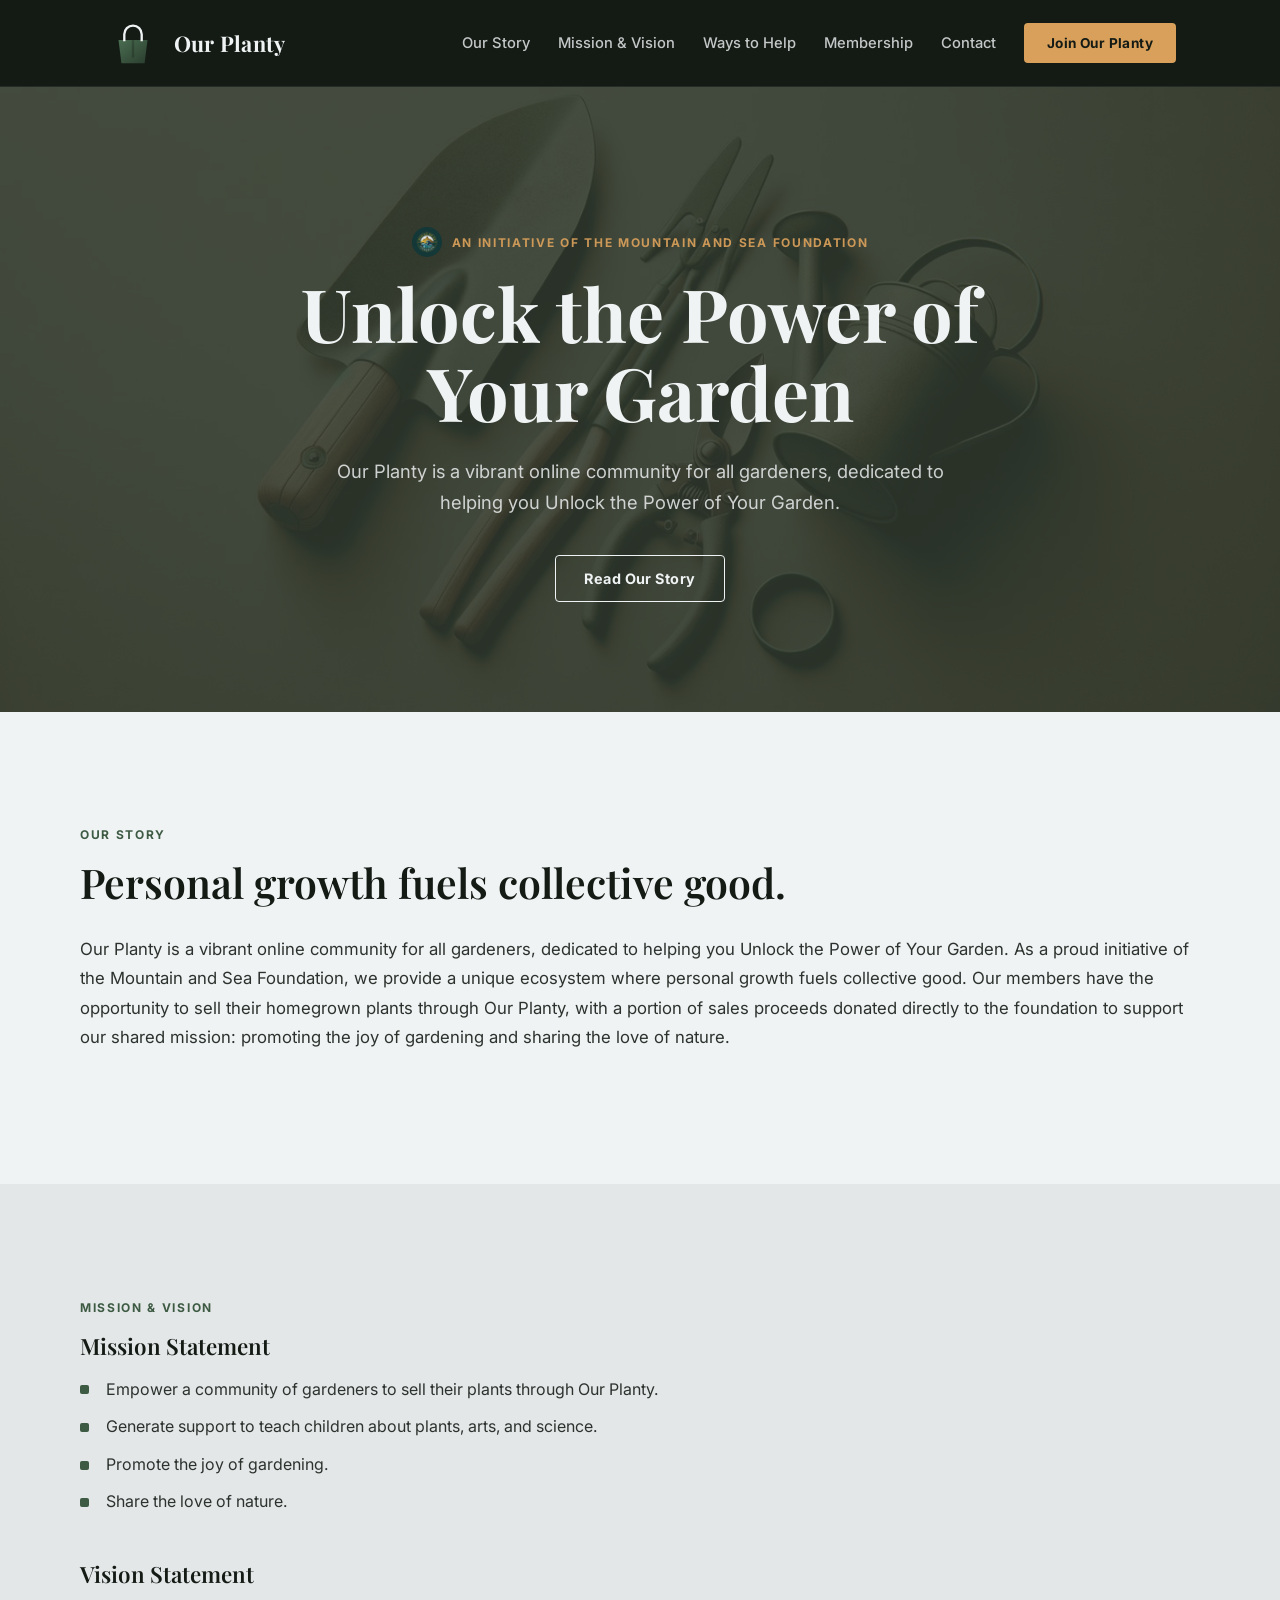
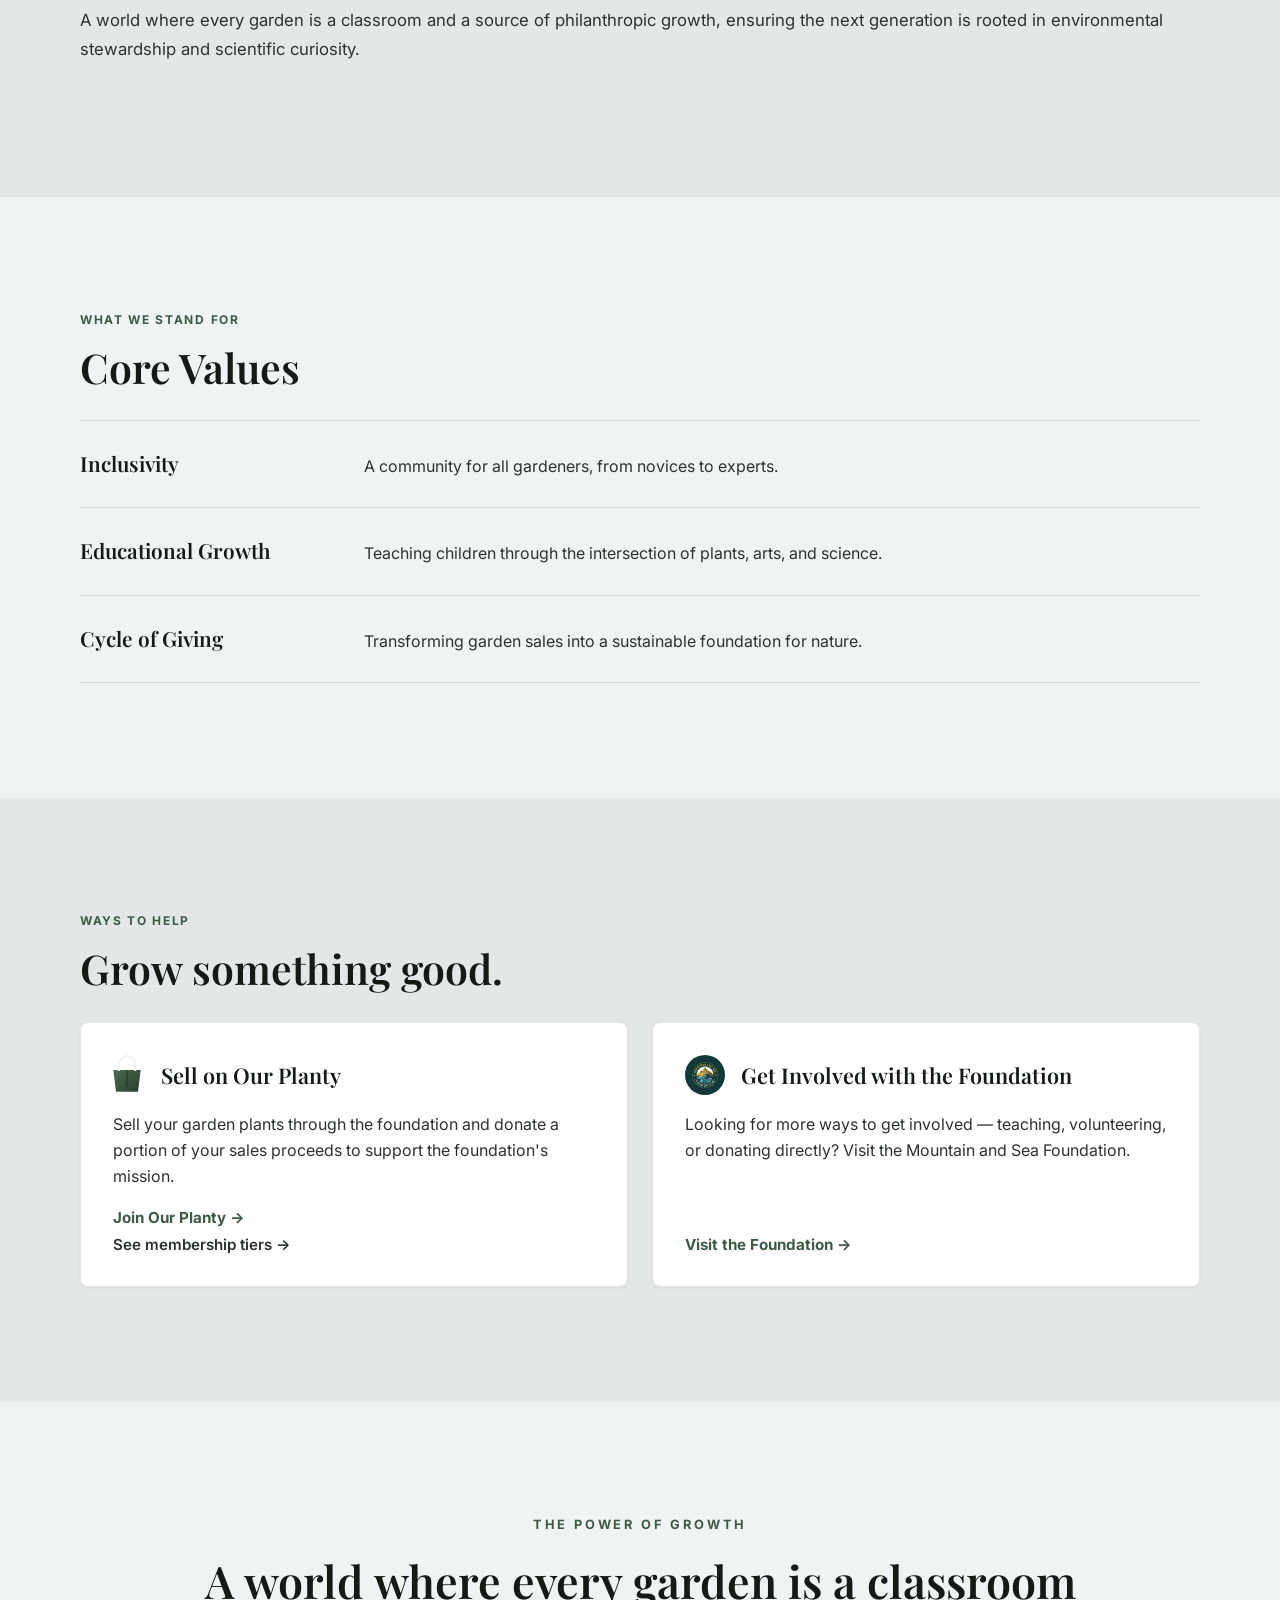
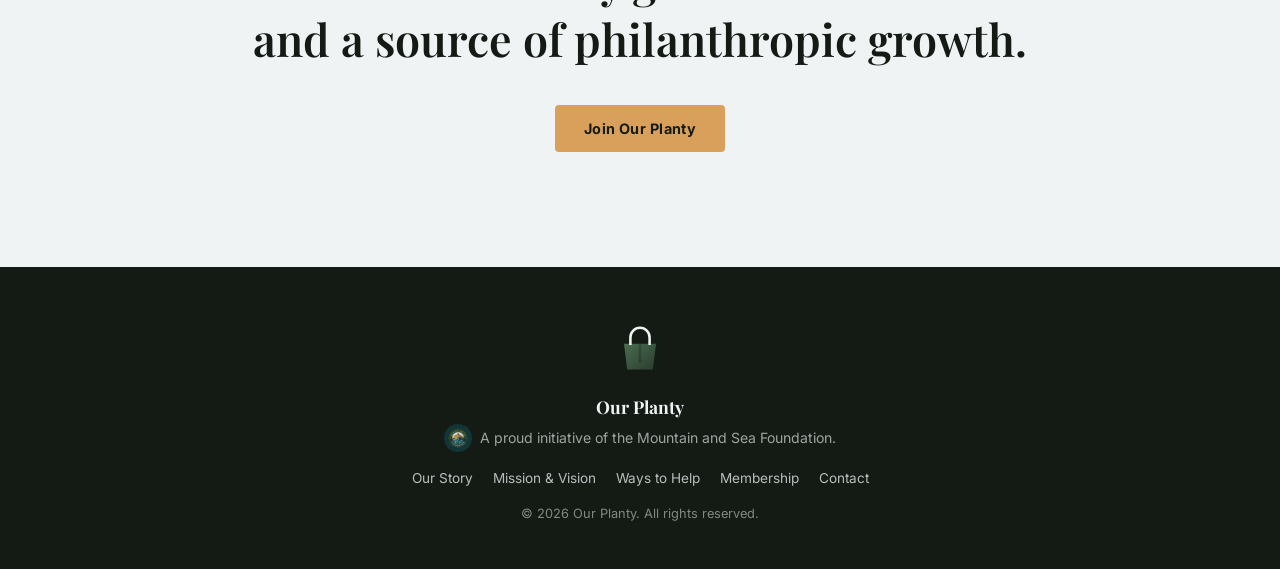
==== index.html @ f14eb647 "Add files via upload" ====
<!DOCTYPE html>
<html lang="en">
<head>
<meta charset="UTF-8">
<meta name="viewport" content="width=device-width, initial-scale=1.0">
<title>Our Planty — Unlock the Power of Your Garden</title>
<meta name="description" content="Our Planty is a community of gardeners who sell what they grow — with proceeds supporting the Mountain and Sea Foundation's gardening and education programs.">
<link rel="icon" type="image/svg+xml" href="assets/favicon.svg">
<link rel="icon" type="image/png" href="assets/favicon.png">
<link rel="preconnect" href="https://fonts.googleapis.com">
<link rel="preconnect" href="https://fonts.gstatic.com" crossorigin>
<link href="https://fonts.googleapis.com/css2?family=Playfair+Display:ital,wght@0,500;0,600;0,700;0,800;1,500;1,600&family=Inter:wght@400;500;600;700;800&display=swap" rel="stylesheet">
<link rel="stylesheet" href="style.css">
</head>
<body>

<a class="skip-link" href="#story">Skip to content</a>

<header class="nav">
  <div class="nav-inner">
    <a href="https://ourplanty.com" class="nav-brand">
      <svg class="nav-logo" viewBox="0 0 100 100" fill="none" xmlns="http://www.w3.org/2000/svg" role="img" aria-label="Our Planty">
        <defs>
          <linearGradient id="leafGrad-nav" x1="0%" y1="0%" x2="100%" y2="100%">
            <stop offset="0%" stop-color="#4a6d51" />
            <stop offset="100%" stop-color="#2a3d2e" />
          </linearGradient>
        </defs>
        <path d="M25 45L30 85H70L75 45H25Z" fill="url(#leafGrad-nav)" />
        <path d="M35 45V35C35 26.7157 41.7157 20 50 20C58.2843 20 65 26.7157 65 35V45" stroke="#F0F3F4" stroke-width="4" stroke-linecap="square"/>
        <rect x="48" y="45" width="4" height="30" fill="#141B15" opacity="0.3"/>
      </svg>
      <span class="nav-wordmark">Our Planty</span>
    </a>
    <nav class="nav-links" aria-label="Primary">
      <a href="#story">Our Story</a>
      <a href="#mission">Mission &amp; Vision</a>
      <a href="#help">Ways to Help</a>
      <a href="membership.html">Membership</a>
      <a href="contact.html">Contact</a>
    </nav>
    <a href="https://icosahedron-marlin-eale.squarespace.com/our-planty" class="btn btn-brass nav-cta">Join Our Planty</a>
    <button class="nav-toggle" aria-label="Open menu" aria-expanded="false" aria-controls="mobile-menu">
      <span></span><span></span><span></span>
    </button>
  </div>
  <nav id="mobile-menu" class="mobile-menu" aria-label="Mobile">
    <a href="#story">Our Story</a>
    <a href="#mission">Mission &amp; Vision</a>
    <a href="#help">Ways to Help</a>
    <a href="membership.html">Membership</a>
    <a href="contact.html">Contact</a>
    <a href="https://icosahedron-marlin-eale.squarespace.com/our-planty" class="btn btn-brass">Join Our Planty</a>
  </nav>
</header>

<main>

  <section class="hero">
    <img src="assets/GardenTools.png" alt="" aria-hidden="true" class="hero-bg-img" loading="eager">
    <div class="hero-inner">
      <a href="https://mountainandseafoundation.org" class="hero-credit" target="_blank" rel="noopener">
        <img src="assets/mountain-and-sea-logo.png" alt="Mountain and Sea Foundation" class="hero-credit-logo">
        <span class="eyebrow eyebrow-light">An initiative of the Mountain and Sea Foundation</span>
      </a>
      <h1 class="hero-headline">Unlock the Power of Your Garden</h1>
      <p class="hero-sub">Our Planty is a vibrant online community for all gardeners, dedicated to helping you Unlock the Power of Your Garden.</p>
      <div class="hero-actions">
        <a href="#story" class="btn btn-ghost">Read Our Story</a>
      </div>
    </div>
  </section>

  <section class="section section-light" id="story">
    <p class="eyebrow">Our Story</p>
    <h2 class="section-heading">Personal growth fuels collective good.</h2>
    <p class="body-text">Our Planty is a vibrant online community for all gardeners, dedicated to helping you Unlock the Power of Your Garden. As a proud initiative of the Mountain and Sea Foundation, we provide a unique ecosystem where personal growth fuels collective good. Our members have the opportunity to sell their homegrown plants through Our Planty, with a portion of sales proceeds donated directly to the foundation to support our shared mission: promoting the joy of gardening and sharing the love of nature.</p>
  </section>

  <section class="section section-tint" id="mission">
    <p class="eyebrow">Mission &amp; Vision</p>
    <div class="mv-flow">
      <div class="mv-block">
        <h3>Mission Statement</h3>
        <ul class="bullet-list">
          <li>Empower a community of gardeners to sell their plants through Our Planty.</li>
          <li>Generate support to teach children about plants, arts, and science.</li>
          <li>Promote the joy of gardening.</li>
          <li>Share the love of nature.</li>
        </ul>
      </div>
      <div class="mv-block">
        <h3>Vision Statement</h3>
        <p class="body-text">A world where every garden is a classroom and a source of philanthropic growth, ensuring the next generation is rooted in environmental stewardship and scientific curiosity.</p>
      </div>
    </div>
  </section>

  <section class="section section-light" id="values">
    <p class="eyebrow">What We Stand For</p>
    <h2 class="section-heading">Core Values</h2>
    <div class="values-flow">
      <article class="value-block">
        <h3>Inclusivity</h3>
        <p>A community for all gardeners, from novices to experts.</p>
      </article>
      <article class="value-block">
        <h3>Educational Growth</h3>
        <p>Teaching children through the intersection of plants, arts, and science.</p>
      </article>
      <article class="value-block">
        <h3>Cycle of Giving</h3>
        <p>Transforming garden sales into a sustainable foundation for nature.</p>
      </article>
    </div>
  </section>

  <section class="section section-tint" id="help">
    <p class="eyebrow">Ways to Help</p>
    <h2 class="section-heading">Grow something good.</h2>
    <div class="help-grid">
      <article class="help-card">
        <div class="help-card-head">
          <a href="https://icosahedron-marlin-eale.squarespace.com/our-planty" aria-label="Our Planty" class="icon-chip">
            <svg class="planty-mark" viewBox="21 16 58 73" fill="none" xmlns="http://www.w3.org/2000/svg" aria-hidden="true">
              <defs>
                <linearGradient id="leafGrad-help" x1="0%" y1="0%" x2="100%" y2="100%">
                  <stop offset="0%" stop-color="#4a6d51" />
                  <stop offset="100%" stop-color="#2a3d2e" />
                </linearGradient>
              </defs>
              <path d="M25 45L30 85H70L75 45H25Z" fill="url(#leafGrad-help)" />
              <path d="M35 45V35C35 26.7157 41.7157 20 50 20C58.2843 20 65 26.7157 65 35V45" stroke="#F0F3F4" stroke-width="4" stroke-linecap="square"/>
              <rect x="48" y="45" width="4" height="30" fill="#141B15" opacity="0.3"/>
            </svg>
          </a>
          <h3>Sell on Our Planty</h3>
        </div>
        <p>Sell your garden plants through the foundation and donate a portion of your sales proceeds to support the foundation's mission.</p>
        <a href="https://icosahedron-marlin-eale.squarespace.com/our-planty" class="support-link">Join Our Planty &rarr;</a>
        <a href="membership.html" class="support-link support-link-secondary">See membership tiers &rarr;</a>
      </article>
      <article class="help-card">
        <div class="help-card-head">
          <a href="https://mountainandseafoundation.org" target="_blank" rel="noopener" aria-label="Mountain and Sea Foundation">
            <img src="assets/mountain-and-sea-logo.png" alt="Mountain and Sea Foundation" class="help-card-logo">
          </a>
          <h3>Get Involved with the Foundation</h3>
        </div>
        <p>Looking for more ways to get involved — teaching, volunteering, or donating directly? Visit the Mountain and Sea Foundation.</p>
        <a href="https://mountainandseafoundation.org" class="support-link" target="_blank" rel="noopener">Visit the Foundation &rarr;</a>
      </article>
    </div>
  </section>

  <section class="closing">
    <p class="closing-tagline">The Power of Growth</p>
    <h2 class="closing-heading">A world where every garden is a classroom and a source of philanthropic growth.</h2>
    <div class="hero-actions">
      <a href="https://icosahedron-marlin-eale.squarespace.com/our-planty" class="btn btn-brass">Join Our Planty</a>
    </div>
  </section>

</main>

<footer class="footer">
  <a href="https://ourplanty.com" aria-label="Our Planty" class="footer-logo-link">
    <svg class="footer-logo" viewBox="0 0 100 100" fill="none" xmlns="http://www.w3.org/2000/svg" role="img" aria-label="Our Planty">
      <defs>
        <linearGradient id="leafGrad-footer" x1="0%" y1="0%" x2="100%" y2="100%">
          <stop offset="0%" stop-color="#4a6d51" />
          <stop offset="100%" stop-color="#2a3d2e" />
        </linearGradient>
      </defs>
      <path d="M25 45L30 85H70L75 45H25Z" fill="url(#leafGrad-footer)" />
      <path d="M35 45V35C35 26.7157 41.7157 20 50 20C58.2843 20 65 26.7157 65 35V45" stroke="#F0F3F4" stroke-width="4" stroke-linecap="square"/>
      <rect x="48" y="45" width="4" height="30" fill="#141B15" opacity="0.3"/>
    </svg>
  </a>
  <p class="footer-wordmark">Our Planty</p>
  <a href="https://mountainandseafoundation.org" class="footer-credit" target="_blank" rel="noopener">
    <img src="assets/mountain-and-sea-logo.png" alt="Mountain and Sea Foundation" class="footer-credit-logo">
    <span class="footer-sub">A proud initiative of the Mountain and Sea Foundation.</span>
  </a>
  <nav class="footer-links" aria-label="Footer">
    <a href="index.html#story">Our Story</a>
    <a href="index.html#mission">Mission &amp; Vision</a>
    <a href="index.html#help">Ways to Help</a>
    <a href="membership.html">Membership</a>
    <a href="contact.html">Contact</a>
  </nav>
  <p class="footer-copy">&copy; <span id="year"></span> Our Planty. All rights reserved.</p>
</footer>

<script src="script.js"></script>
</body>
</html>
---- style.css ----
/* ============================================================
   Our Planty — design tokens
   Sampled + confirmed from the brand's own logo file & guide:
   --deep-forest  #141B15  near-black, footer / closing section
   --tool-steel   #2C332E  dark neutral, nav / alt-dark sections
   --growth-green #3D5A43  primary green accent
   --brass-orange #D9A05B  warm accent, CTAs (pair with dark text — fails 4.5:1 with white)
   --cloud-white  #F0F3F4  light backgrounds / off-white text on dark
   ============================================================ */

:root{
  --deep-forest:#141B15;
  --tool-steel:#2C332E;
  --growth-green:#3D5A43;
  --growth-green-light:#527a5a;
  --brass-orange:#D9A05B;
  --brass-orange-dark:#c98f45;
  --cloud-white:#F0F3F4;
  --off-white-tint:#E4E7E8;
  /* sampled from the garden-tools photo's background tone */
  --picture-bg:#333B30;

  --font-display:'Playfair Display', Georgia, serif;
  --font-body:'Inter', -apple-system, BlinkMacSystemFont, sans-serif;

  --max-width:1120px;
  --section-pad:clamp(64px, 9vw, 120px);
}

*, *::before, *::after{ box-sizing:border-box; }

html{ scroll-behavior:smooth; }

body{
  margin:0;
  font-family:var(--font-body);
  color:var(--tool-steel);
  background:var(--cloud-white);
  -webkit-font-smoothing:antialiased;
}

img{ max-width:100%; display:block; }

a{ color:inherit; }

.skip-link{
  position:absolute; left:-999px; top:0;
  background:var(--brass-orange); color:var(--deep-forest);
  padding:12px 20px; z-index:200; font-weight:700;
}
.skip-link:focus{ left:12px; top:12px; }

:focus-visible{
  outline:3px solid var(--brass-orange);
  outline-offset:3px;
}

/* ---------- shared type ---------- */

.eyebrow{
  font-family:var(--font-body);
  font-size:0.75rem;
  font-weight:700;
  letter-spacing:0.14em;
  text-transform:uppercase;
  color:var(--growth-green);
  margin:0 0 16px;
}
.eyebrow-light{ color:var(--brass-orange); }

.hero-credit{
  display:inline-flex;
  align-items:center;
  gap:10px;
  text-decoration:none;
  margin-bottom:16px;
  opacity:0.92;
  transition:opacity 0.15s ease;
}
.hero-credit:hover{ opacity:1; }
.hero-credit .eyebrow{ margin-bottom:0; }
.hero-credit-logo{
  width:30px;
  height:30px;
  border-radius:50%;
  flex-shrink:0;
}

.section-heading{
  font-family:var(--font-display);
  font-weight:600;
  font-size:clamp(1.8rem, 3.2vw, 2.6rem);
  line-height:1.2;
  margin:0 0 28px;
  max-width:22ch;
  color:var(--deep-forest);
}

.body-text{
  font-size:1.05rem;
  line-height:1.75;
  max-width:68ch;
  color:var(--tool-steel);
}

/* ---------- buttons ---------- */

.btn{
  display:inline-flex;
  align-items:center;
  justify-content:center;
  padding:14px 28px;
  border-radius:4px;
  font-family:var(--font-body);
  font-weight:700;
  font-size:0.9rem;
  letter-spacing:0.03em;
  text-decoration:none;
  border:1px solid transparent;
  cursor:pointer;
  transition:transform 0.18s ease, filter 0.18s ease, background 0.18s ease;
}
.btn:hover{ transform:translateY(-2px); }

.btn-brass{
  background:var(--brass-orange);
  color:var(--deep-forest);
}
.btn-brass:hover{ background:var(--brass-orange-dark); }

.btn-ghost{
  background:transparent;
  border-color:currentColor;
  color:inherit;
}
.btn-ghost:hover{ background:rgba(240,243,244,0.08); }

/* ---------- nav ---------- */

.nav{
  position:sticky;
  top:0;
  z-index:100;
  background:var(--deep-forest);
  border-bottom:1px solid rgba(240,243,244,0.08);
}

.nav-inner{
  max-width:var(--max-width);
  margin:0 auto;
  padding:14px 24px;
  display:flex;
  align-items:center;
  gap:28px;
}

.nav-brand{
  display:flex;
  align-items:center;
  gap:12px;
  text-decoration:none;
  margin-right:auto;
}

.nav-logo{
  width:58px;
  height:58px;
  flex-shrink:0;
}

.nav-wordmark{
  font-family:var(--font-display);
  font-weight:700;
  font-size:1.35rem;
  color:var(--cloud-white);
  letter-spacing:0.01em;
}

.nav-links{
  display:flex;
  gap:28px;
}

.nav-links a{
  color:var(--cloud-white);
  opacity:0.8;
  text-decoration:none;
  font-size:0.92rem;
  font-weight:500;
  transition:opacity 0.15s ease;
}
.nav-links a:hover{ opacity:1; }

.nav-cta{ padding:11px 22px; font-size:0.85rem; }

.nav-toggle{
  display:none;
  flex-direction:column;
  justify-content:center;
  gap:5px;
  width:38px;
  height:38px;
  background:none;
  border:none;
  cursor:pointer;
}
.nav-toggle span{
  display:block;
  width:100%;
  height:2px;
  background:var(--cloud-white);
}

.mobile-menu{
  display:none;
  flex-direction:column;
  gap:2px;
  background:var(--deep-forest);
  padding:0 24px 20px;
}
.mobile-menu a{
  color:var(--cloud-white);
  text-decoration:none;
  padding:12px 0;
  border-top:1px solid rgba(240,243,244,0.08);
}
.mobile-menu .btn{ margin-top:14px; width:100%; }
.mobile-menu.open{ display:flex; }

@media (max-width:820px){
  .nav-links{ display:none; }
  .nav-cta{ display:none; }
  .nav-toggle{ display:flex; }
}

/* ---------- hero ---------- */

.hero{
  position:relative;
  background-color:var(--picture-bg);
  color:var(--cloud-white);
  overflow:hidden;
  padding:clamp(72px, 12vw, 140px) 24px clamp(64px, 9vw, 110px);
}

.hero-bg-img{
  position:absolute;
  inset:0;
  width:100%;
  height:100%;
  object-fit:cover;
  object-position:center;
  opacity:0.16;
  pointer-events:none;
  user-select:none;
}

.hero-inner{
  position:relative;
  z-index:1;
  max-width:760px;
  margin:0 auto;
  text-align:center;
}

.hero-headline{
  font-family:var(--font-display);
  font-weight:700;
  font-size:clamp(2.6rem, 6vw, 4.6rem);
  line-height:1.08;
  margin:0 0 24px;
  max-width:19ch;
  margin-left:auto;
  margin-right:auto;
}

.hero-sub{
  font-size:1.15rem;
  line-height:1.7;
  max-width:52ch;
  color:rgba(240,243,244,0.82);
  margin:0 auto 36px;
}

.hero-actions{
  display:flex;
  flex-wrap:wrap;
  justify-content:center;
  gap:16px;
}

/* ---------- sections ---------- */

.section{
  padding:var(--section-pad) 24px;
}
.section > *{
  max-width:var(--max-width);
  margin-left:auto;
  margin-right:auto;
}

.section-light{ background:var(--cloud-white); color:var(--tool-steel); }
.section-tint{ background:var(--off-white-tint); color:var(--tool-steel); }

/* mission & vision */

.mv-flow{
  display:flex;
  flex-direction:column;
  gap:44px;
  max-width:var(--max-width);
  margin:0 auto;
}

.mv-block h3{
  font-family:var(--font-display);
  font-weight:600;
  font-size:1.4rem;
  color:var(--deep-forest);
  margin:0 0 16px;
}
.mv-block .body-text{ max-width:none; }

.bullet-list{
  margin:0;
  padding:0;
  list-style:none;
  display:flex;
  flex-direction:column;
  gap:12px;
}
.bullet-list li{
  position:relative;
  padding-left:26px;
  line-height:1.6;
  color:var(--tool-steel);
}
.bullet-list li::before{
  content:"";
  position:absolute;
  left:0;
  top:0.55em;
  width:9px;
  height:9px;
  background:var(--growth-green);
  border-radius:2px;
}

/* core values */

.values-flow{
  display:flex;
  flex-direction:column;
  max-width:var(--max-width);
  margin:0 auto;
  border-top:1px solid rgba(44,51,46,0.14);
}
.value-block{
  padding:28px 0;
  border-bottom:1px solid rgba(44,51,46,0.14);
  display:grid;
  grid-template-columns:minmax(160px, 260px) 1fr;
  gap:24px;
  align-items:baseline;
}
.value-block h3{
  font-family:var(--font-display);
  font-weight:600;
  font-size:1.3rem;
  margin:0;
  color:var(--deep-forest);
}
.value-block p{
  margin:0;
  color:var(--tool-steel);
  line-height:1.65;
  max-width:52ch;
}

@media (max-width:640px){
  .value-block{ grid-template-columns:1fr; gap:8px; }
}

/* ways to help */

.help-grid{
  display:grid;
  grid-template-columns:1fr 1fr;
  gap:24px;
  max-width:var(--max-width);
  margin:0 auto;
}

.help-card{
  background:#FFFFFF;
  border:1px solid rgba(44,51,46,0.12);
  border-radius:8px;
  padding:32px;
  box-shadow:0 1px 3px rgba(20,27,21,0.06);
  display:flex;
  flex-direction:column;
}
.help-card-head{
  display:flex;
  align-items:center;
  gap:16px;
  margin-bottom:16px;
  min-height:40px;
}
.help-card-head > a{ flex-shrink:0; }
.planty-mark{ width:32px; height:40px; flex-shrink:0; transform:translate(-2px, -1px); }
.icon-chip{
  display:inline-flex;
  text-decoration:none;
  transition:transform 0.15s ease;
}
.icon-chip:hover{ transform:translateY(-2px); }
.help-card-logo{
  width:40px;
  height:40px;
  max-width:none;
  border-radius:50%;
  flex-shrink:0;
  object-fit:cover;
  transition:transform 0.15s ease;
}
.help-card-head a:hover .help-card-logo{ transform:translateY(-2px); }
.help-card-head h3{
  font-family:var(--font-display);
  font-weight:600;
  font-size:1.35rem;
  margin:0;
  color:var(--deep-forest);
}
.help-card p{
  color:var(--tool-steel);
  line-height:1.65;
  margin:0 0 18px;
  flex-grow:1;
}
.support-link{
  color:var(--growth-green);
  font-weight:700;
  text-decoration:none;
  font-size:0.95rem;
}
.support-link:hover{ text-decoration:underline; }
.support-link-secondary{
  display:block;
  margin-top:8px;
  color:var(--tool-steel);
  font-weight:600;
}

@media (max-width:760px){
  .help-grid{ grid-template-columns:1fr; }
}

/* closing */

.closing{
  background:var(--cloud-white);
  color:var(--tool-steel);
  text-align:center;
  padding:var(--section-pad) 24px;
}
.closing-tagline{
  font-size:0.8rem;
  font-weight:700;
  letter-spacing:0.22em;
  text-transform:uppercase;
  color:var(--growth-green);
  margin:0 0 20px;
}
.closing-heading{
  font-family:var(--font-display);
  font-weight:600;
  font-size:clamp(1.8rem, 3.6vw, 2.8rem);
  line-height:1.3;
  max-width:900px;
  margin:0 auto 36px;
  color:var(--deep-forest);
}
.closing .hero-actions{ justify-content:center; }
.closing-sub{
  max-width:60ch;
  margin:0 auto 32px;
  color:var(--tool-steel);
  font-size:1.05rem;
  line-height:1.65;
}

/* ---------- footer ---------- */

.footer{
  background:var(--deep-forest);
  color:rgba(240,243,244,0.7);
  text-align:center;
  padding:48px 24px;
}
.footer-logo-link{
  display:inline-flex;
  margin:0 auto 16px;
  transition:transform 0.15s ease;
}
.footer-logo-link:hover{ transform:translateY(-2px); }
.footer-logo{
  width:64px;
  height:64px;
}
.footer-wordmark{
  font-family:var(--font-display);
  font-weight:700;
  font-size:1.1rem;
  color:var(--cloud-white);
  margin:0 0 6px;
}
.footer-sub{
  font-size:0.88rem;
  margin:0;
}

.footer-credit{
  display:inline-flex;
  align-items:center;
  gap:8px;
  text-decoration:none;
  color:inherit;
  margin-bottom:18px;
  opacity:0.9;
  transition:opacity 0.15s ease;
}
.footer-credit:hover{ opacity:1; }
.footer-credit-logo{
  width:28px;
  height:28px;
  border-radius:50%;
  flex-shrink:0;
}
.footer-copy{
  font-size:0.8rem;
  margin:0;
  color:rgba(240,243,244,0.5);
}

.footer-links{
  display:flex;
  flex-wrap:wrap;
  justify-content:center;
  gap:8px 20px;
  margin:0 0 20px;
}
.footer-links a{
  color:rgba(240,243,244,0.75);
  text-decoration:none;
  font-size:0.85rem;
  transition:color 0.15s ease;
}
.footer-links a:hover{ color:var(--cloud-white); }
.footer-links a[aria-current="page"]{ color:var(--brass-orange); font-weight:600; }

/* ---------- contact page ---------- */

.contact-hero{ padding-bottom:clamp(56px, 8vw, 90px); }
.contact-headline{ max-width:20ch; }

.contact-grid{
  display:grid;
  grid-template-columns:1.3fr 1fr;
  gap:48px;
  max-width:var(--max-width);
  margin:0 auto;
  align-items:start;
}

@media (max-width:820px){
  .contact-grid{ grid-template-columns:1fr; gap:40px; }
}

.contact-form{
  display:flex;
  flex-direction:column;
  gap:20px;
  margin-top:8px;
  max-width:560px;
}

.form-row{
  display:flex;
  flex-direction:column;
  gap:8px;
}

.form-row label{
  font-size:0.85rem;
  font-weight:600;
  color:var(--tool-steel);
}

.form-row input,
.form-row textarea{
  font-family:var(--font-body);
  font-size:1rem;
  padding:12px 14px;
  border:1px solid rgba(44,51,46,0.25);
  border-radius:6px;
  background:#FFFFFF;
  color:var(--tool-steel);
  resize:vertical;
}

.form-row input:focus,
.form-row textarea:focus{
  outline:none;
  border-color:var(--growth-green);
  box-shadow:0 0 0 3px rgba(61,90,67,0.15);
}

.contact-form .btn{
  align-self:flex-start;
  border:none;
  cursor:pointer;
  font-family:var(--font-body);
}

.form-note{
  font-size:0.85rem;
  line-height:1.6;
  color:rgba(44,51,46,0.65);
  margin:0;
}
.form-note strong{ color:var(--growth-green); }
.form-note a{ color:var(--growth-green); font-weight:700; text-decoration:underline; }

.form-status{
  font-size:0.9rem;
  line-height:1.6;
  color:var(--deep-forest);
  background:var(--off-white-tint);
  border-left:3px solid var(--growth-green);
  padding:12px 14px;
  border-radius:4px;
  margin:0;
}
.form-status:empty{ display:none; }
.form-status a{ color:var(--growth-green); font-weight:700; }

.contact-info-card{
  background:#FFFFFF;
  border:1px solid rgba(44,51,46,0.12);
  border-radius:8px;
  padding:32px;
  box-shadow:0 1px 3px rgba(20,27,21,0.06);
}
.contact-info-card.highlight{
  animation:card-highlight 1.6s ease;
}
@keyframes card-highlight{
  0%{ box-shadow:0 0 0 3px rgba(61,90,67,0.45); }
  100%{ box-shadow:0 1px 3px rgba(20,27,21,0.06); }
}
.contact-info-card h3{
  font-family:var(--font-display);
  font-weight:600;
  font-size:1.5rem;
  margin:0 0 16px;
  color:var(--deep-forest);
  word-break:break-word;
}
.contact-info-text{
  color:var(--tool-steel);
  line-height:1.65;
  margin:0 0 24px;
}

.email-copy-row{
  display:flex;
  align-items:center;
  gap:10px;
  flex-wrap:wrap;
  margin-bottom:12px;
}

.email-display{
  font-family:var(--font-body);
  font-size:0.92rem;
  background:var(--off-white-tint);
  border:1px solid rgba(44,51,46,0.12);
  border-radius:6px;
  padding:10px 14px;
  color:var(--deep-forest);
  user-select:all;
  flex:1 1 auto;
  min-width:0;
  overflow-wrap:break-word;
}

.copy-btn{
  display:inline-flex;
  align-items:center;
  gap:6px;
  padding:10px 16px;
  border-radius:6px;
  border:1px solid var(--growth-green);
  background:transparent;
  color:var(--growth-green);
  font-family:var(--font-body);
  font-weight:700;
  font-size:0.85rem;
  cursor:pointer;
  transition:background 0.15s ease, color 0.15s ease;
  flex-shrink:0;
}
.copy-btn:hover{ background:var(--growth-green); color:var(--cloud-white); }
.copy-btn.copied{ background:var(--growth-green); color:var(--cloud-white); border-color:var(--growth-green); }
.copy-icon{ width:16px; height:16px; flex-shrink:0; }

.copy-feedback{
  min-height:1.2em;
  font-size:0.85rem;
  color:var(--growth-green);
  font-weight:600;
  margin:0 0 16px;
}

.mailto-fallback{ display:inline-block; }

/* ---------- membership page ---------- */

.membership-hero{ padding-bottom:clamp(56px, 8vw, 90px); }

.fee-callout{
  max-width:560px;
  margin:32px auto 0;
  background:#FFFFFF;
  border-radius:12px;
  padding:18px 26px;
  display:flex;
  align-items:center;
  justify-content:center;
  gap:14px;
  flex-wrap:wrap;
  text-align:left;
}
.fee-callout .fee-amount{
  font-family:var(--font-display);
  font-weight:700;
  font-size:1.6rem;
  color:#976b34;
  flex-shrink:0;
}
.fee-callout p{
  margin:0;
  color:var(--tool-steel);
  font-size:0.95rem;
  max-width:34ch;
}

.tiers-sub{ margin-bottom:44px; }

.tier-grid{
  display:grid;
  grid-template-columns:1fr;
  gap:20px;
  max-width:var(--max-width);
  margin:0 auto;
}

@media (min-width:640px){
  .tier-grid{ grid-template-columns:repeat(2, 1fr); }
}
@media (min-width:980px){
  .tier-grid{ grid-template-columns:repeat(4, 1fr); }
}

.tier-card{
  background:#FFFFFF;
  border:1px solid rgba(44,51,46,0.12);
  border-left:4px solid var(--tier-accent, var(--growth-green));
  border-radius:8px;
  padding:26px 24px;
  display:flex;
  flex-direction:column;
  gap:12px;
  box-shadow:0 1px 3px rgba(20,27,21,0.06);
}

.tier-card.tier-1{ --tier-accent:#A9BFAD; --tier-accent-text:#657368; }
.tier-card.tier-2{ --tier-accent:var(--growth-green-light); --tier-accent-text:var(--growth-green-light); }
.tier-card.tier-3{ --tier-accent:var(--growth-green); --tier-accent-text:var(--growth-green); }
.tier-card.tier-4{ --tier-accent:var(--brass-orange); --tier-accent-text:#8d683b; }

.tier-rank{
  font-size:0.75rem;
  letter-spacing:0.14em;
  text-transform:uppercase;
  font-weight:700;
  color:var(--tier-accent-text, var(--brass-orange-dark));
}

.tier-name{
  font-family:var(--font-display);
  font-weight:600;
  font-size:1.3rem;
  color:var(--deep-forest);
  margin:0;
}

.tier-requirement{
  font-size:0.92rem;
  color:var(--tool-steel);
  margin:0;
}
.tier-requirement strong{ color:var(--deep-forest); }

.tier-perks{
  list-style:none;
  margin:4px 0 0;
  padding:0;
  display:flex;
  flex-direction:column;
  gap:8px;
}
.tier-perks li{
  font-size:0.9rem;
  line-height:1.5;
  color:var(--tool-steel);
  padding-left:20px;
  position:relative;
}
.tier-perks li::before{
  content:"";
  position:absolute;
  left:0;
  top:0.5em;
  width:7px;
  height:7px;
  border-radius:50%;
  background:var(--tier-accent, var(--brass-orange));
}

.status-note{
  max-width:780px;
  margin:44px auto 0;
  background:var(--off-white-tint);
  border-radius:10px;
  padding:24px 26px;
  display:flex;
  gap:16px;
  align-items:flex-start;
}
.status-dot{
  width:10px;
  height:10px;
  border-radius:50%;
  background:var(--growth-green);
  margin-top:7px;
  flex-shrink:0;
}
.status-note p{
  margin:0;
  color:var(--tool-steel);
  font-size:0.94rem;
  line-height:1.6;
}
.status-note strong{ color:var(--deep-forest); }

/* ---------- reduced motion ---------- */

@media (prefers-reduced-motion: reduce){
  html{ scroll-behavior:auto; }
  .btn{ transition:none; }
  .contact-info-card.highlight{ animation:none; box-shadow:0 0 0 3px rgba(61,90,67,0.45); }
}
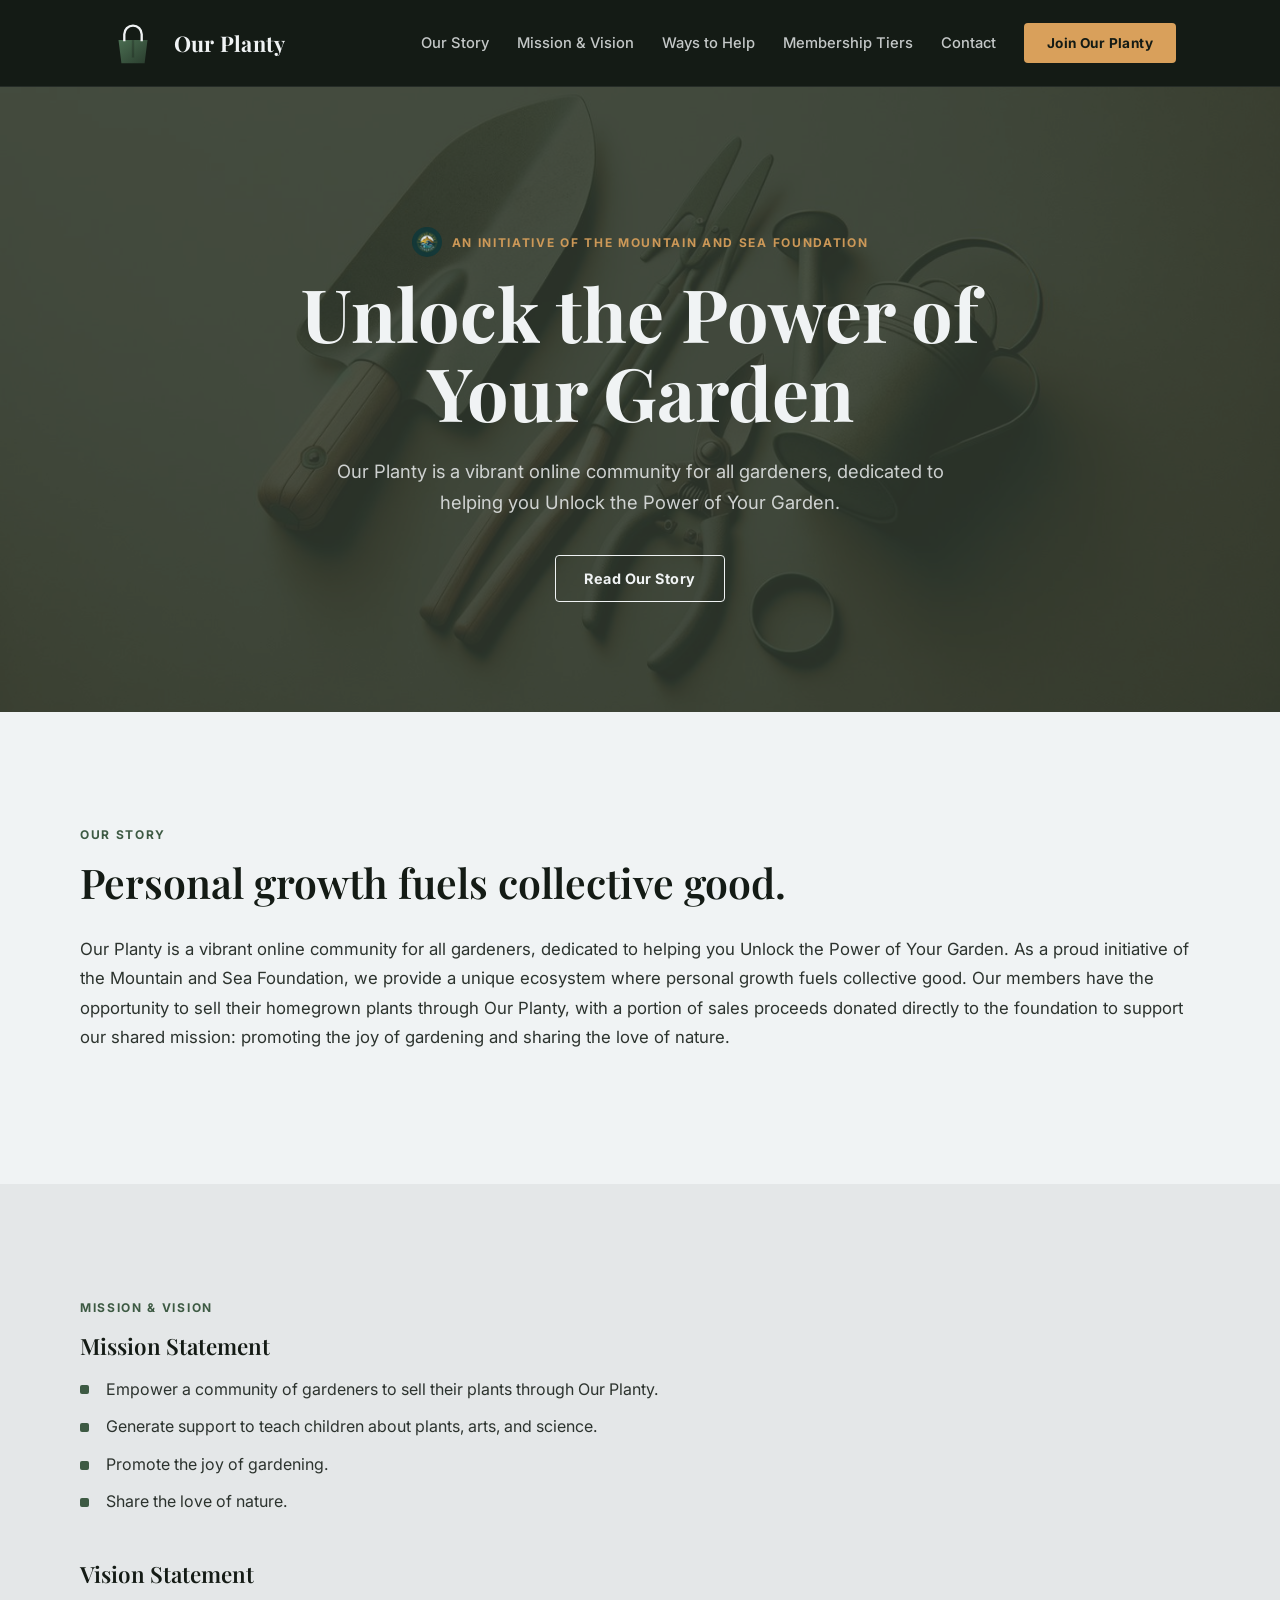
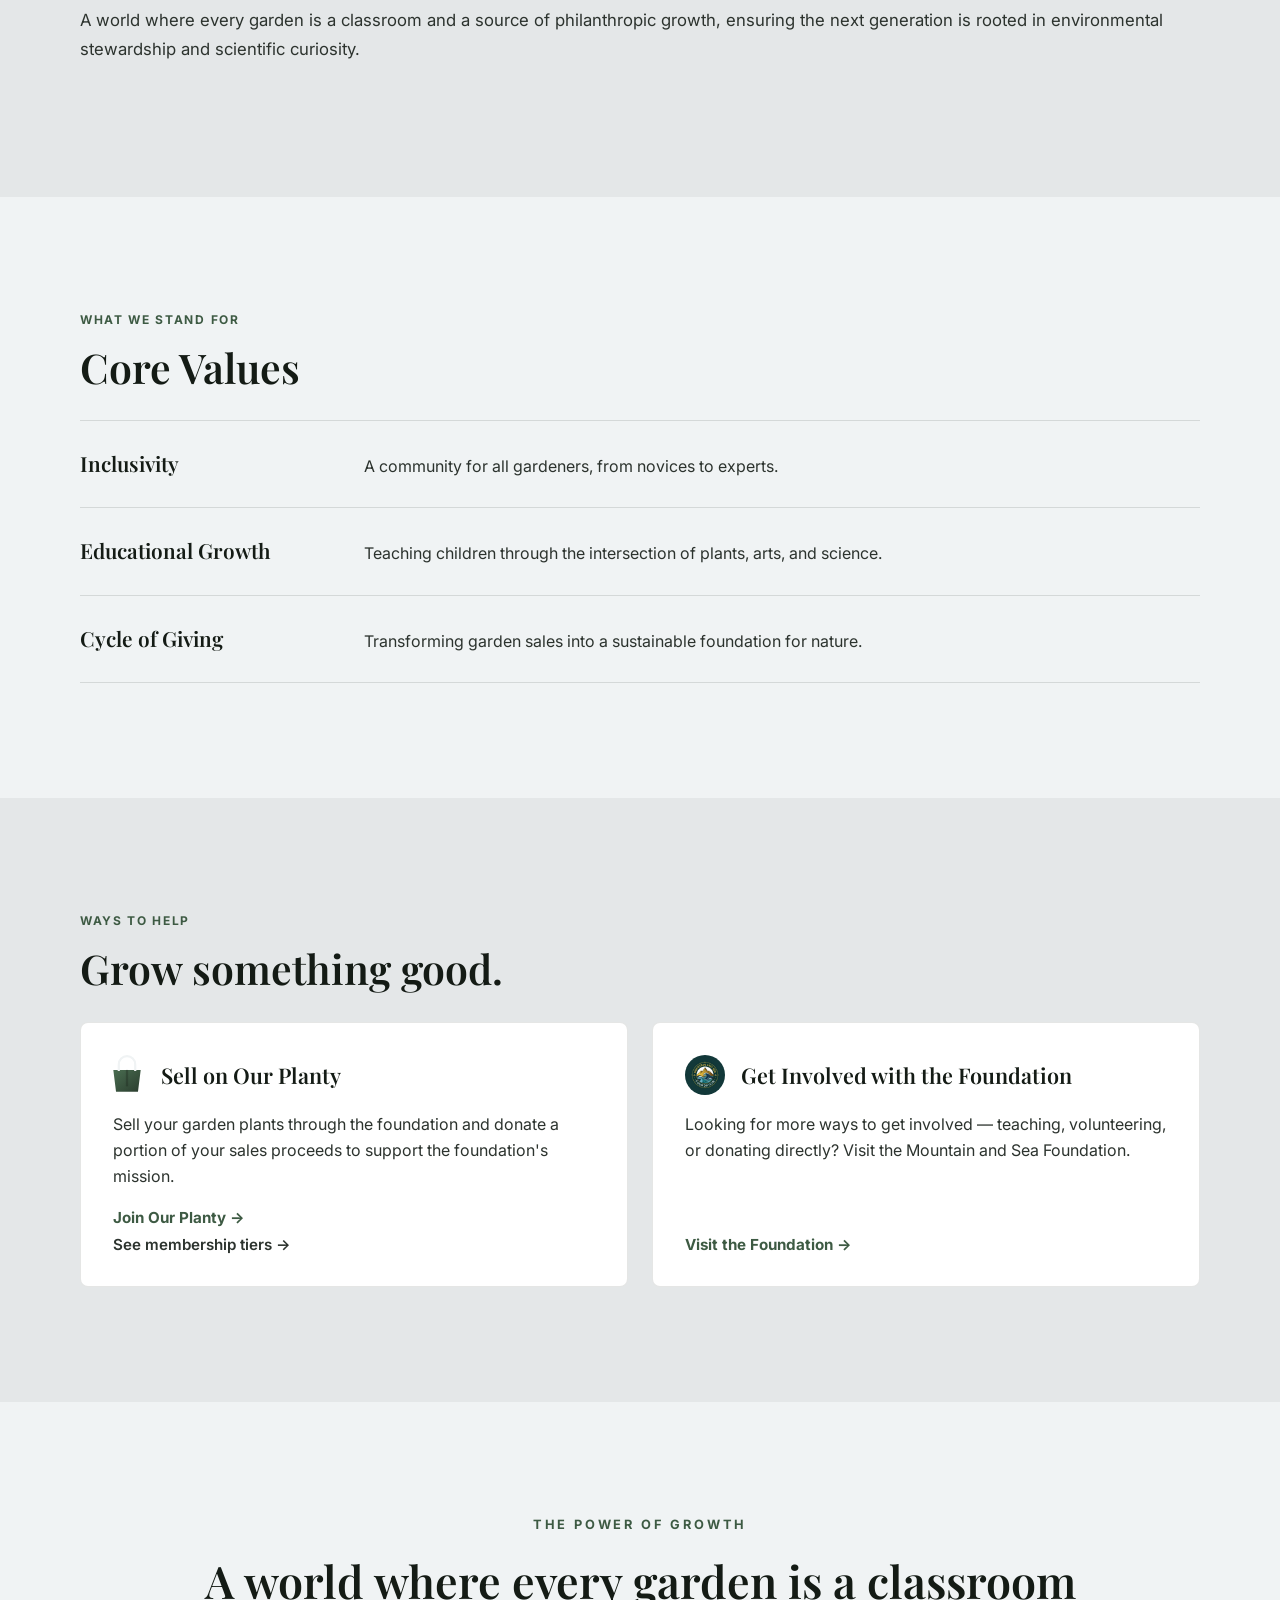
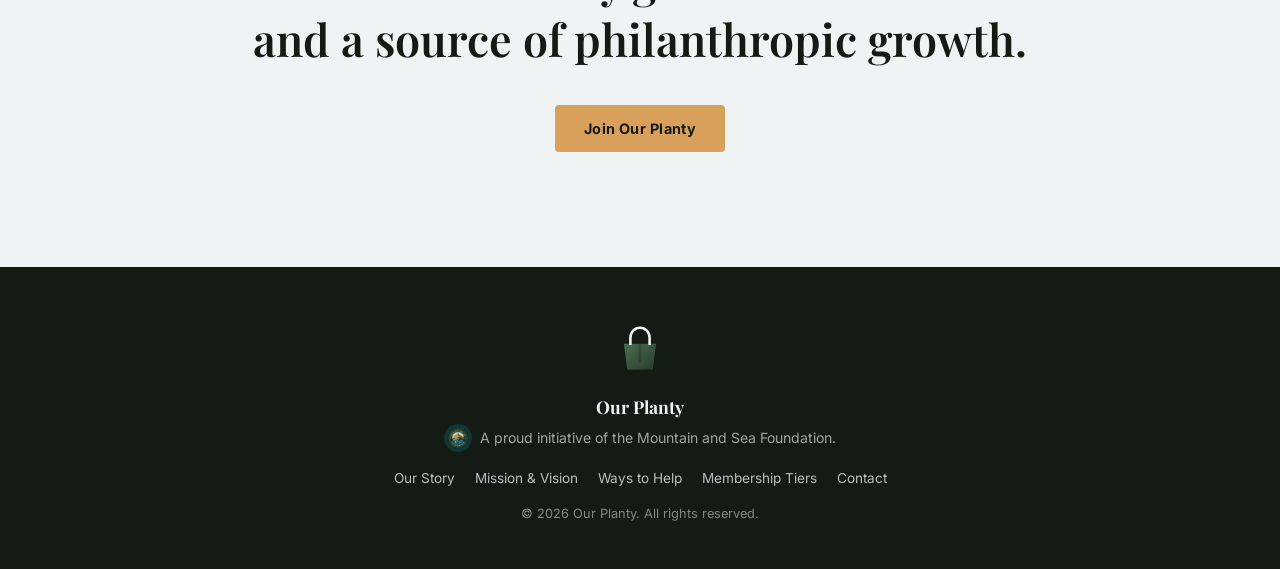
==== commit 7ab7a600: "Add files via upload" ====
--- a/index.html
+++ b/index.html
@@ -36,7 +36,7 @@
       <a href="#story">Our Story</a>
       <a href="#mission">Mission &amp; Vision</a>
       <a href="#help">Ways to Help</a>
-      <a href="membership.html">Membership</a>
+      <a href="membership.html">Membership Tiers</a>
       <a href="contact.html">Contact</a>
     </nav>
     <a href="https://icosahedron-marlin-eale.squarespace.com/our-planty" class="btn btn-brass nav-cta">Join Our Planty</a>
@@ -48,7 +48,7 @@
     <a href="#story">Our Story</a>
     <a href="#mission">Mission &amp; Vision</a>
     <a href="#help">Ways to Help</a>
-    <a href="membership.html">Membership</a>
+    <a href="membership.html">Membership Tiers</a>
     <a href="contact.html">Contact</a>
     <a href="https://icosahedron-marlin-eale.squarespace.com/our-planty" class="btn btn-brass">Join Our Planty</a>
   </nav>
@@ -186,7 +186,7 @@
     <a href="index.html#story">Our Story</a>
     <a href="index.html#mission">Mission &amp; Vision</a>
     <a href="index.html#help">Ways to Help</a>
-    <a href="membership.html">Membership</a>
+    <a href="membership.html">Membership Tiers</a>
     <a href="contact.html">Contact</a>
   </nav>
   <p class="footer-copy">&copy; <span id="year"></span> Our Planty. All rights reserved.</p>
--- a/style.css
+++ b/style.css
@@ -397,7 +397,6 @@
   border:1px solid rgba(44,51,46,0.12);
   border-radius:8px;
   padding:32px;
-  box-shadow:0 1px 3px rgba(20,27,21,0.06);
   display:flex;
   flex-direction:column;
 }
@@ -651,14 +650,13 @@
   border:1px solid rgba(44,51,46,0.12);
   border-radius:8px;
   padding:32px;
-  box-shadow:0 1px 3px rgba(20,27,21,0.06);
 }
 .contact-info-card.highlight{
   animation:card-highlight 1.6s ease;
 }
 @keyframes card-highlight{
   0%{ box-shadow:0 0 0 3px rgba(61,90,67,0.45); }
-  100%{ box-shadow:0 1px 3px rgba(20,27,21,0.06); }
+  100%{ box-shadow:0 0 0 0 rgba(61,90,67,0); }
 }
 .contact-info-card h3{
   font-family:var(--font-display);
@@ -783,7 +781,6 @@
   display:flex;
   flex-direction:column;
   gap:12px;
-  box-shadow:0 1px 3px rgba(20,27,21,0.06);
 }
 
 .tier-card.tier-1{ --tier-accent:#A9BFAD; --tier-accent-text:#657368; }
@@ -840,32 +837,6 @@
   background:var(--tier-accent, var(--brass-orange));
 }
 
-.status-note{
-  max-width:780px;
-  margin:44px auto 0;
-  background:var(--off-white-tint);
-  border-radius:10px;
-  padding:24px 26px;
-  display:flex;
-  gap:16px;
-  align-items:flex-start;
-}
-.status-dot{
-  width:10px;
-  height:10px;
-  border-radius:50%;
-  background:var(--growth-green);
-  margin-top:7px;
-  flex-shrink:0;
-}
-.status-note p{
-  margin:0;
-  color:var(--tool-steel);
-  font-size:0.94rem;
-  line-height:1.6;
-}
-.status-note strong{ color:var(--deep-forest); }
-
 /* ---------- reduced motion ---------- */
 
 @media (prefers-reduced-motion: reduce){
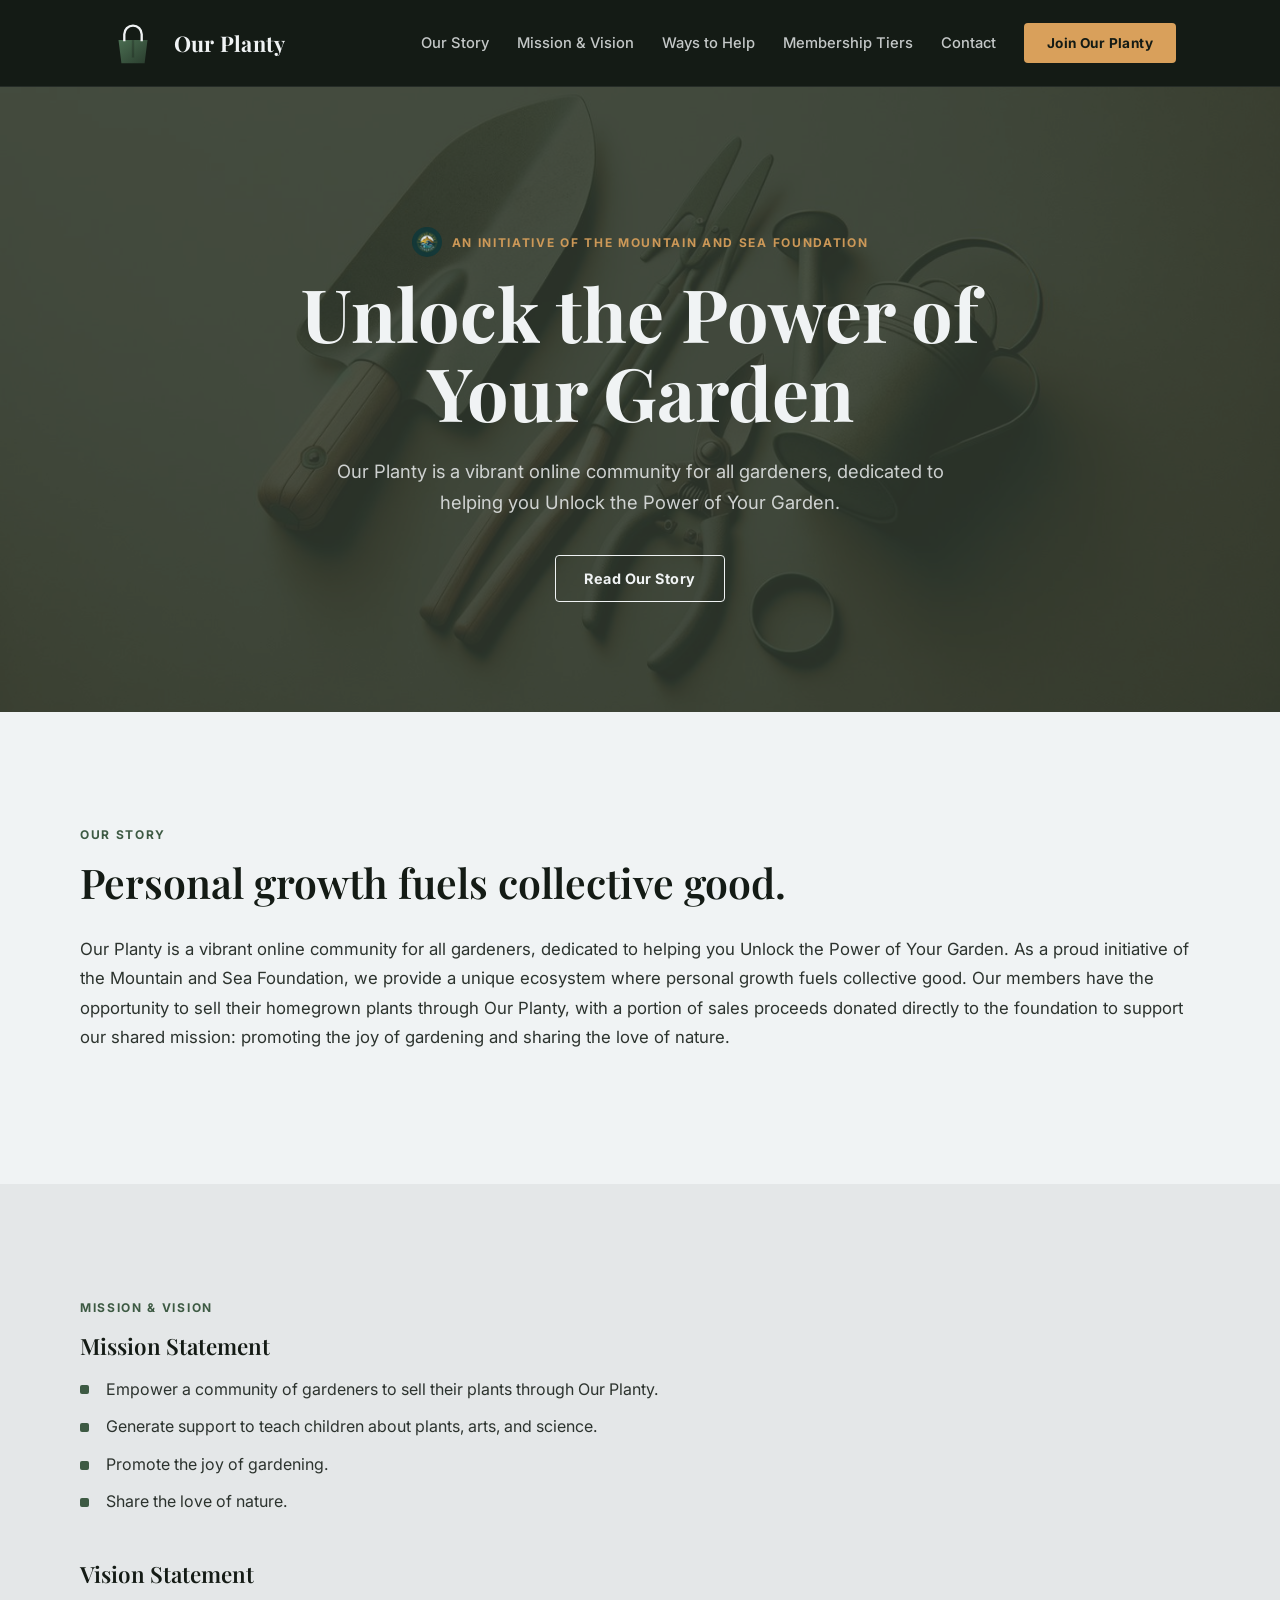
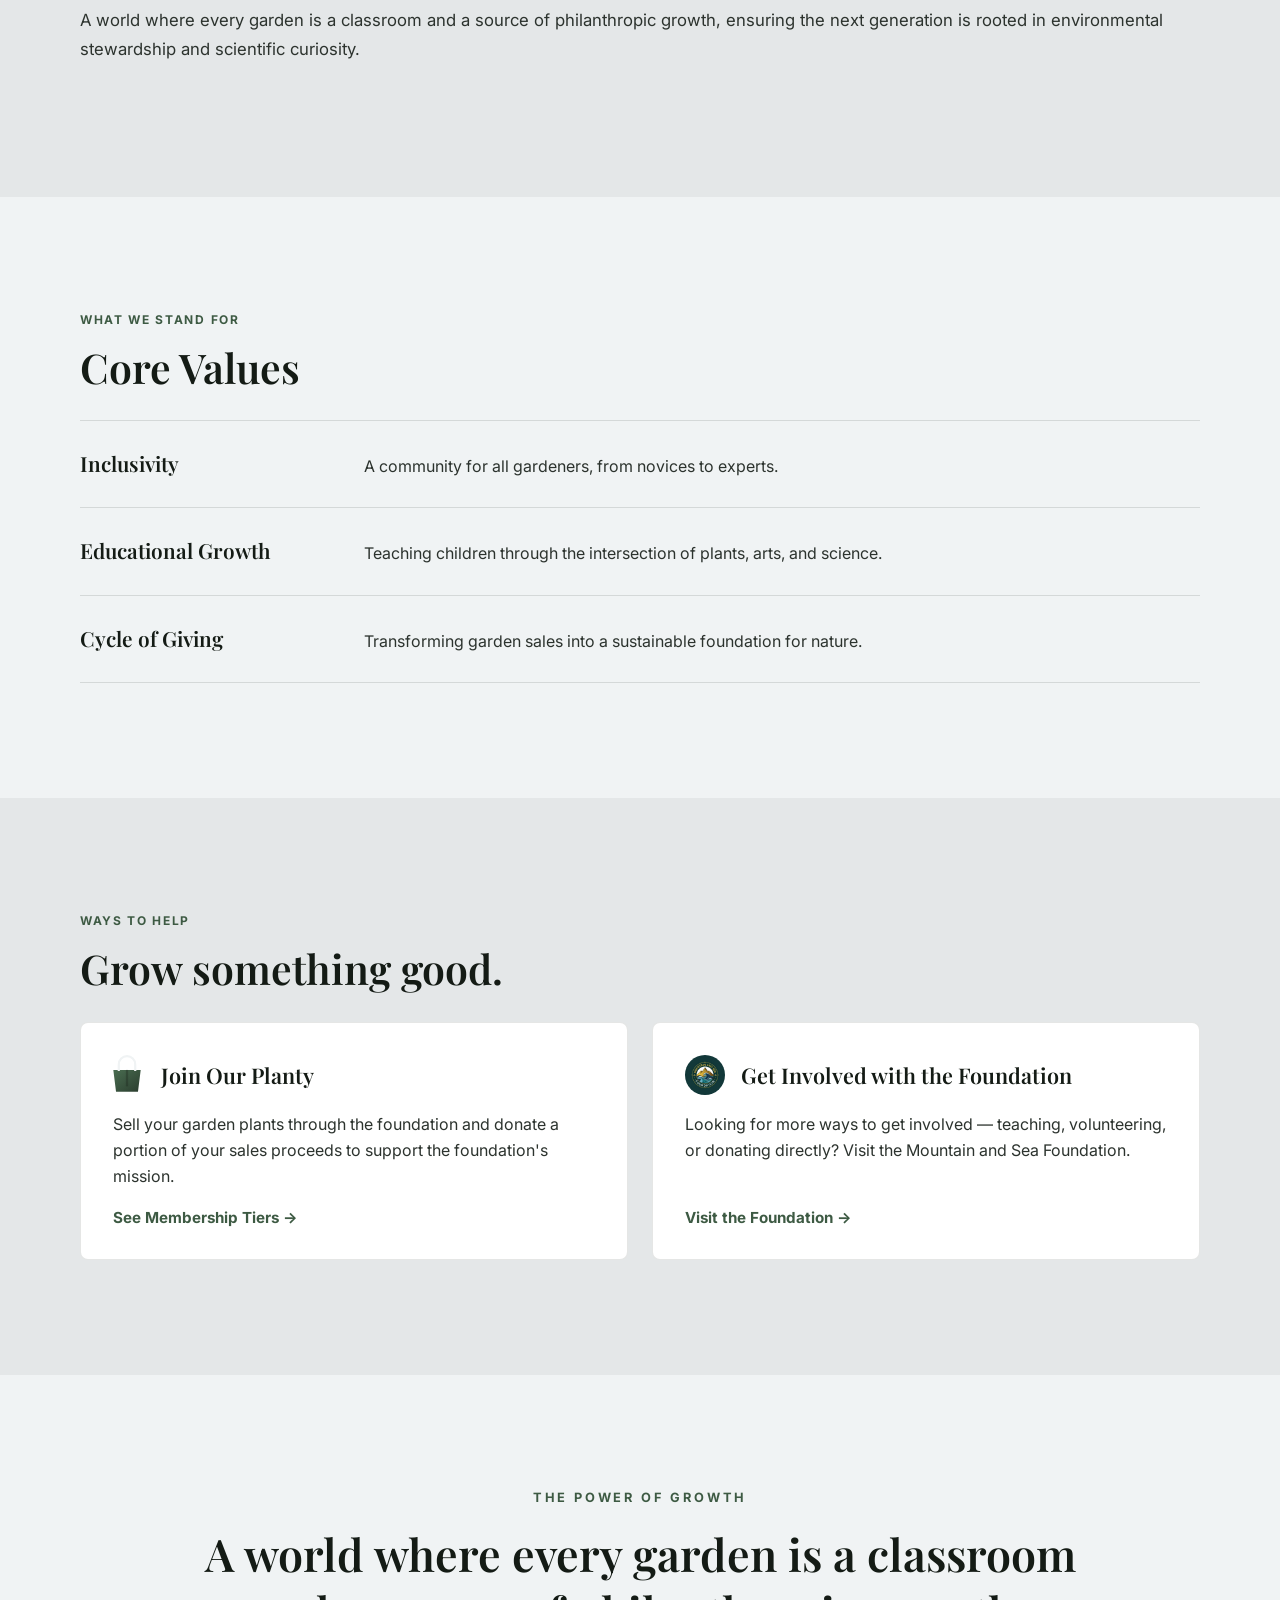
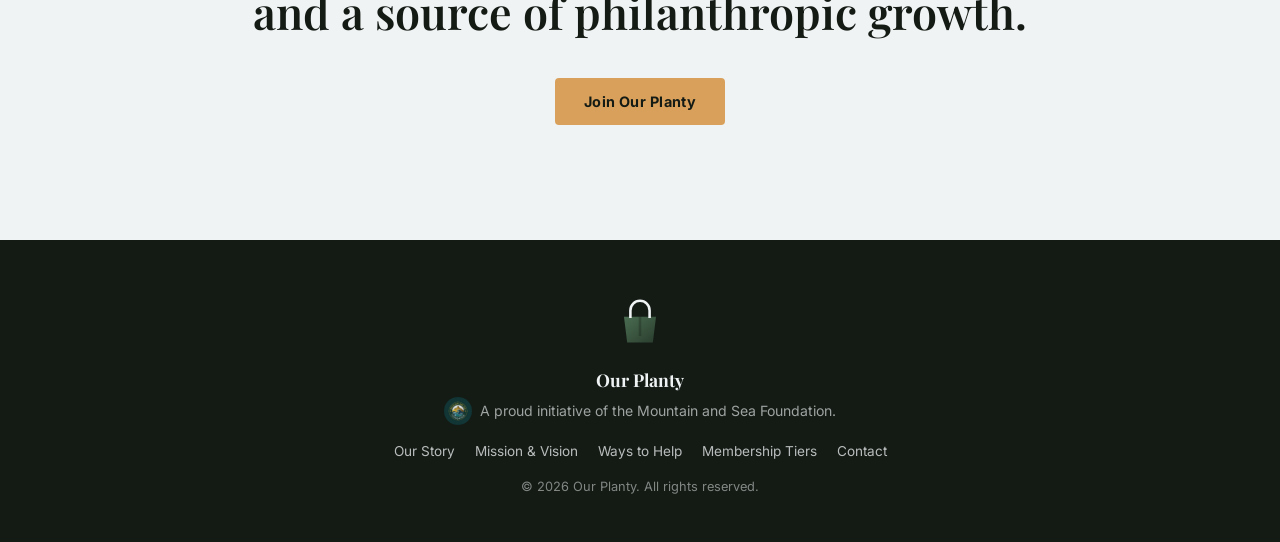
==== commit 6483af33: "Add files via upload" ====
--- a/index.html
+++ b/index.html
@@ -121,7 +121,7 @@
     <div class="help-grid">
       <article class="help-card">
         <div class="help-card-head">
-          <a href="https://icosahedron-marlin-eale.squarespace.com/our-planty" aria-label="Our Planty" class="icon-chip">
+          <a href="membership.html" aria-label="Our Planty" class="icon-chip">
             <svg class="planty-mark" viewBox="21 16 58 73" fill="none" xmlns="http://www.w3.org/2000/svg" aria-hidden="true">
               <defs>
                 <linearGradient id="leafGrad-help" x1="0%" y1="0%" x2="100%" y2="100%">
@@ -134,11 +134,10 @@
               <rect x="48" y="45" width="4" height="30" fill="#141B15" opacity="0.3"/>
             </svg>
           </a>
-          <h3>Sell on Our Planty</h3>
+          <h3>Join Our Planty</h3>
         </div>
         <p>Sell your garden plants through the foundation and donate a portion of your sales proceeds to support the foundation's mission.</p>
-        <a href="https://icosahedron-marlin-eale.squarespace.com/our-planty" class="support-link">Join Our Planty &rarr;</a>
-        <a href="membership.html" class="support-link support-link-secondary">See membership tiers &rarr;</a>
+        <a href="membership.html" class="support-link">See Membership Tiers &rarr;</a>
       </article>
       <article class="help-card">
         <div class="help-card-head">
--- a/style.css
+++ b/style.css
@@ -445,12 +445,6 @@
   font-size:0.95rem;
 }
 .support-link:hover{ text-decoration:underline; }
-.support-link-secondary{
-  display:block;
-  margin-top:8px;
-  color:var(--tool-steel);
-  font-weight:600;
-}
 
 @media (max-width:760px){
   .help-grid{ grid-template-columns:1fr; }
@@ -758,42 +752,29 @@
 .tiers-sub{ margin-bottom:44px; }
 
 .tier-grid{
-  display:grid;
-  grid-template-columns:1fr;
+  display:flex;
+  flex-direction:column;
   gap:20px;
   max-width:var(--max-width);
   margin:0 auto;
 }
 
-@media (min-width:640px){
-  .tier-grid{ grid-template-columns:repeat(2, 1fr); }
-}
-@media (min-width:980px){
-  .tier-grid{ grid-template-columns:repeat(4, 1fr); }
-}
-
 .tier-card{
   background:#FFFFFF;
   border:1px solid rgba(44,51,46,0.12);
-  border-left:4px solid var(--tier-accent, var(--growth-green));
   border-radius:8px;
   padding:26px 24px;
   display:flex;
   flex-direction:column;
   gap:12px;
 }
-
-.tier-card.tier-1{ --tier-accent:#A9BFAD; --tier-accent-text:#657368; }
-.tier-card.tier-2{ --tier-accent:var(--growth-green-light); --tier-accent-text:var(--growth-green-light); }
-.tier-card.tier-3{ --tier-accent:var(--growth-green); --tier-accent-text:var(--growth-green); }
-.tier-card.tier-4{ --tier-accent:var(--brass-orange); --tier-accent-text:#8d683b; }
 
 .tier-rank{
   font-size:0.75rem;
   letter-spacing:0.14em;
   text-transform:uppercase;
   font-weight:700;
-  color:var(--tier-accent-text, var(--brass-orange-dark));
+  color:var(--growth-green);
 }
 
 .tier-name{
@@ -834,7 +815,7 @@
   width:7px;
   height:7px;
   border-radius:50%;
-  background:var(--tier-accent, var(--brass-orange));
+  background:var(--growth-green);
 }
 
 /* ---------- reduced motion ---------- */
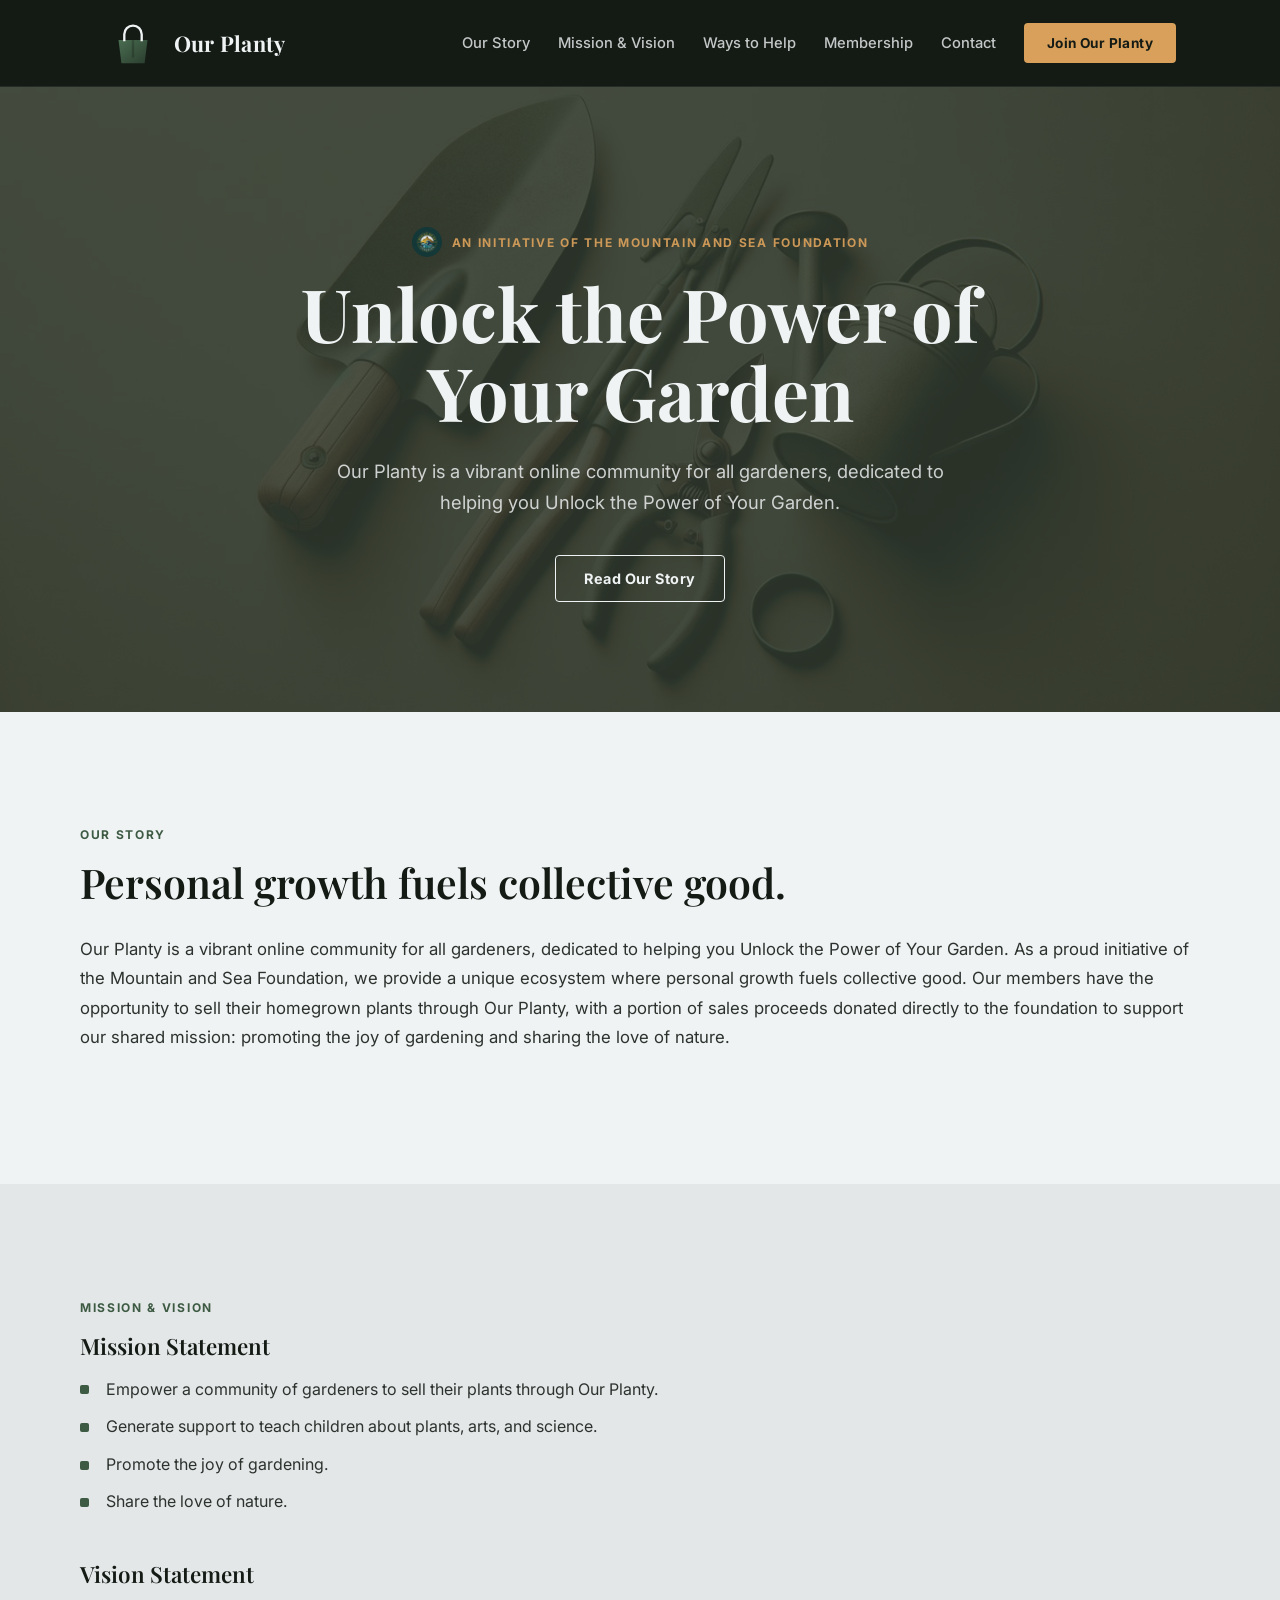
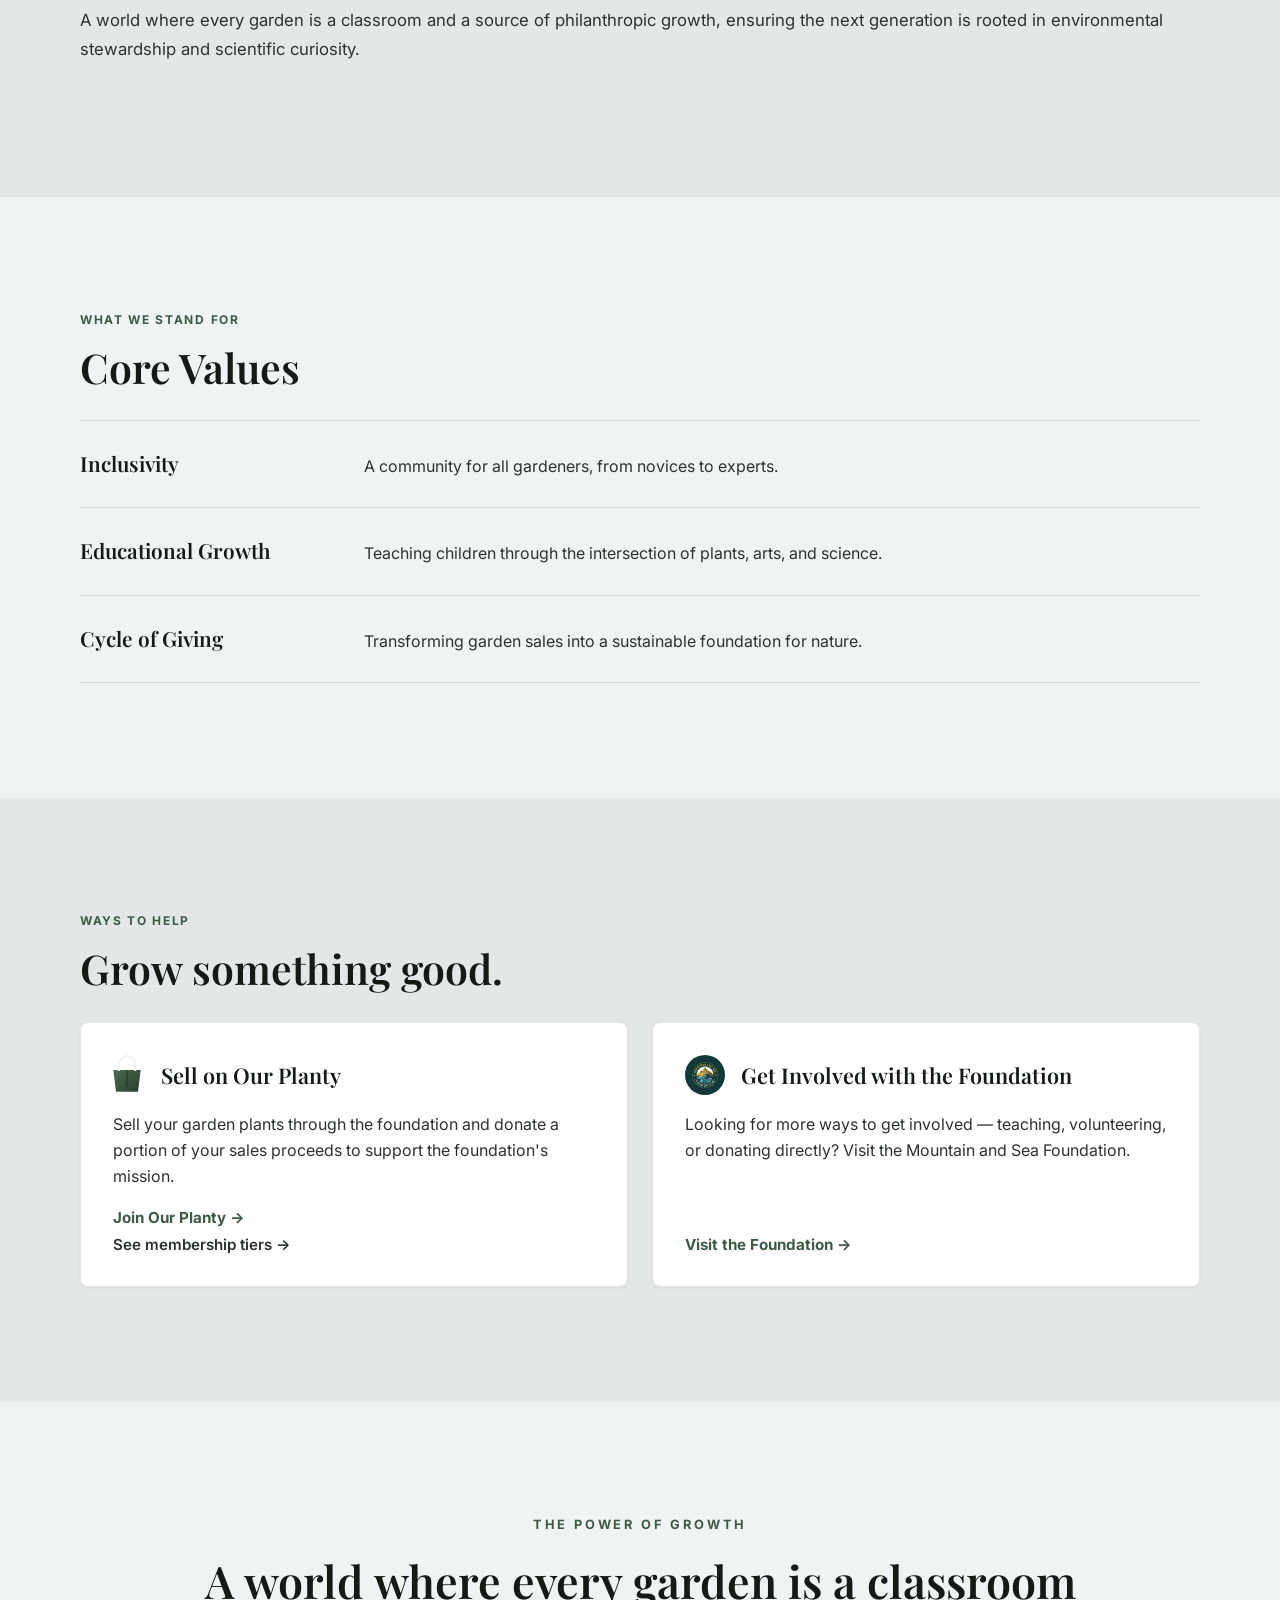
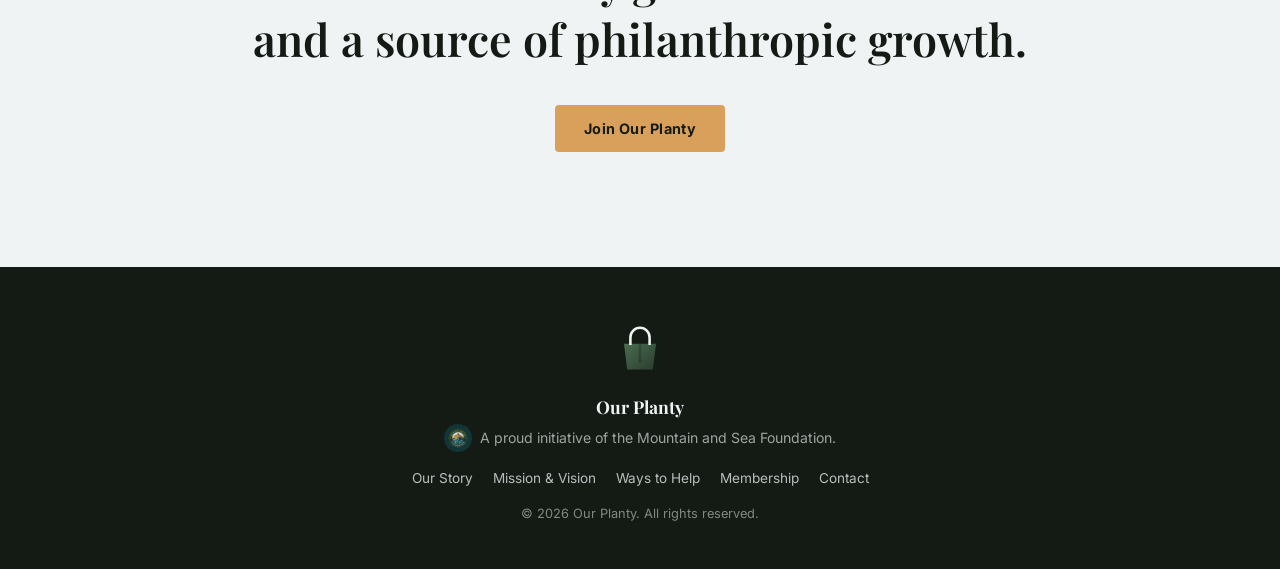
==== commit 64a8917c: "Add files via upload" ====
--- a/index.html
+++ b/index.html
@@ -36,7 +36,7 @@
       <a href="#story">Our Story</a>
       <a href="#mission">Mission &amp; Vision</a>
       <a href="#help">Ways to Help</a>
-      <a href="membership.html">Membership Tiers</a>
+      <a href="membership.html">Membership</a>
       <a href="contact.html">Contact</a>
     </nav>
     <a href="https://icosahedron-marlin-eale.squarespace.com/our-planty" class="btn btn-brass nav-cta">Join Our Planty</a>
@@ -48,7 +48,7 @@
     <a href="#story">Our Story</a>
     <a href="#mission">Mission &amp; Vision</a>
     <a href="#help">Ways to Help</a>
-    <a href="membership.html">Membership Tiers</a>
+    <a href="membership.html">Membership</a>
     <a href="contact.html">Contact</a>
     <a href="https://icosahedron-marlin-eale.squarespace.com/our-planty" class="btn btn-brass">Join Our Planty</a>
   </nav>
@@ -121,7 +121,7 @@
     <div class="help-grid">
       <article class="help-card">
         <div class="help-card-head">
-          <a href="membership.html" aria-label="Our Planty" class="icon-chip">
+          <a href="https://icosahedron-marlin-eale.squarespace.com/our-planty" aria-label="Our Planty" class="icon-chip">
             <svg class="planty-mark" viewBox="21 16 58 73" fill="none" xmlns="http://www.w3.org/2000/svg" aria-hidden="true">
               <defs>
                 <linearGradient id="leafGrad-help" x1="0%" y1="0%" x2="100%" y2="100%">
@@ -134,10 +134,11 @@
               <rect x="48" y="45" width="4" height="30" fill="#141B15" opacity="0.3"/>
             </svg>
           </a>
-          <h3>Join Our Planty</h3>
+          <h3>Sell on Our Planty</h3>
         </div>
         <p>Sell your garden plants through the foundation and donate a portion of your sales proceeds to support the foundation's mission.</p>
-        <a href="membership.html" class="support-link">See Membership Tiers &rarr;</a>
+        <a href="https://icosahedron-marlin-eale.squarespace.com/our-planty" class="support-link">Join Our Planty &rarr;</a>
+        <a href="membership.html" class="support-link support-link-secondary">See membership tiers &rarr;</a>
       </article>
       <article class="help-card">
         <div class="help-card-head">
@@ -185,7 +186,7 @@
     <a href="index.html#story">Our Story</a>
     <a href="index.html#mission">Mission &amp; Vision</a>
     <a href="index.html#help">Ways to Help</a>
-    <a href="membership.html">Membership Tiers</a>
+    <a href="membership.html">Membership</a>
     <a href="contact.html">Contact</a>
   </nav>
   <p class="footer-copy">&copy; <span id="year"></span> Our Planty. All rights reserved.</p>
--- a/style.css
+++ b/style.css
@@ -397,6 +397,7 @@
   border:1px solid rgba(44,51,46,0.12);
   border-radius:8px;
   padding:32px;
+  box-shadow:0 1px 3px rgba(20,27,21,0.06);
   display:flex;
   flex-direction:column;
 }
@@ -445,6 +446,12 @@
   font-size:0.95rem;
 }
 .support-link:hover{ text-decoration:underline; }
+.support-link-secondary{
+  display:block;
+  margin-top:8px;
+  color:var(--tool-steel);
+  font-weight:600;
+}
 
 @media (max-width:760px){
   .help-grid{ grid-template-columns:1fr; }
@@ -644,13 +651,14 @@
   border:1px solid rgba(44,51,46,0.12);
   border-radius:8px;
   padding:32px;
+  box-shadow:0 1px 3px rgba(20,27,21,0.06);
 }
 .contact-info-card.highlight{
   animation:card-highlight 1.6s ease;
 }
 @keyframes card-highlight{
   0%{ box-shadow:0 0 0 3px rgba(61,90,67,0.45); }
-  100%{ box-shadow:0 0 0 0 rgba(61,90,67,0); }
+  100%{ box-shadow:0 1px 3px rgba(20,27,21,0.06); }
 }
 .contact-info-card h3{
   font-family:var(--font-display);
@@ -752,29 +760,43 @@
 .tiers-sub{ margin-bottom:44px; }
 
 .tier-grid{
-  display:flex;
-  flex-direction:column;
+  display:grid;
+  grid-template-columns:1fr;
   gap:20px;
   max-width:var(--max-width);
   margin:0 auto;
 }
 
+@media (min-width:640px){
+  .tier-grid{ grid-template-columns:repeat(2, 1fr); }
+}
+@media (min-width:980px){
+  .tier-grid{ grid-template-columns:repeat(4, 1fr); }
+}
+
 .tier-card{
   background:#FFFFFF;
   border:1px solid rgba(44,51,46,0.12);
+  border-left:4px solid var(--tier-accent, var(--growth-green));
   border-radius:8px;
   padding:26px 24px;
   display:flex;
   flex-direction:column;
   gap:12px;
-}
+  box-shadow:0 1px 3px rgba(20,27,21,0.06);
+}
+
+.tier-card.tier-1{ --tier-accent:#A9BFAD; --tier-accent-text:#657368; }
+.tier-card.tier-2{ --tier-accent:var(--growth-green-light); --tier-accent-text:var(--growth-green-light); }
+.tier-card.tier-3{ --tier-accent:var(--growth-green); --tier-accent-text:var(--growth-green); }
+.tier-card.tier-4{ --tier-accent:var(--brass-orange); --tier-accent-text:#8d683b; }
 
 .tier-rank{
   font-size:0.75rem;
   letter-spacing:0.14em;
   text-transform:uppercase;
   font-weight:700;
-  color:var(--growth-green);
+  color:var(--tier-accent-text, var(--brass-orange-dark));
 }
 
 .tier-name{
@@ -815,8 +837,34 @@
   width:7px;
   height:7px;
   border-radius:50%;
+  background:var(--tier-accent, var(--brass-orange));
+}
+
+.status-note{
+  max-width:780px;
+  margin:44px auto 0;
+  background:var(--off-white-tint);
+  border-radius:10px;
+  padding:24px 26px;
+  display:flex;
+  gap:16px;
+  align-items:flex-start;
+}
+.status-dot{
+  width:10px;
+  height:10px;
+  border-radius:50%;
   background:var(--growth-green);
-}
+  margin-top:7px;
+  flex-shrink:0;
+}
+.status-note p{
+  margin:0;
+  color:var(--tool-steel);
+  font-size:0.94rem;
+  line-height:1.6;
+}
+.status-note strong{ color:var(--deep-forest); }
 
 /* ---------- reduced motion ---------- */
 
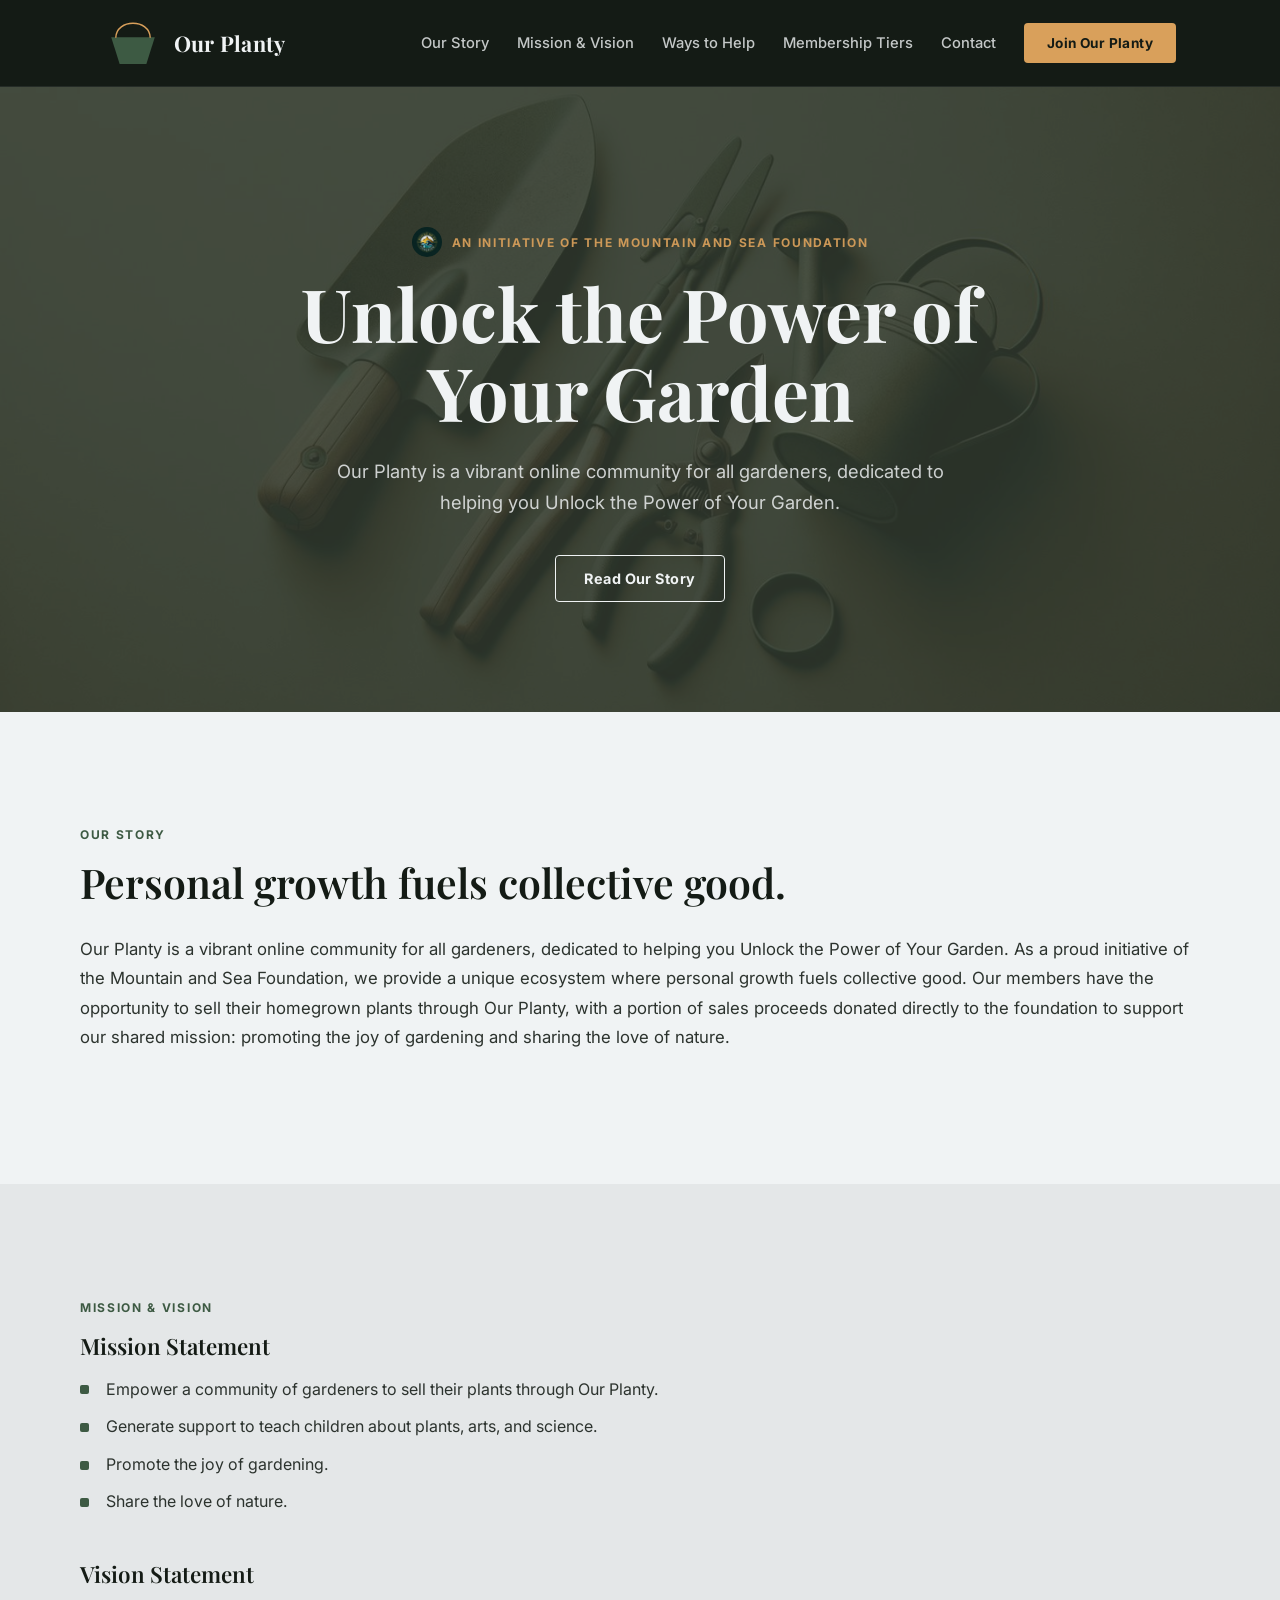
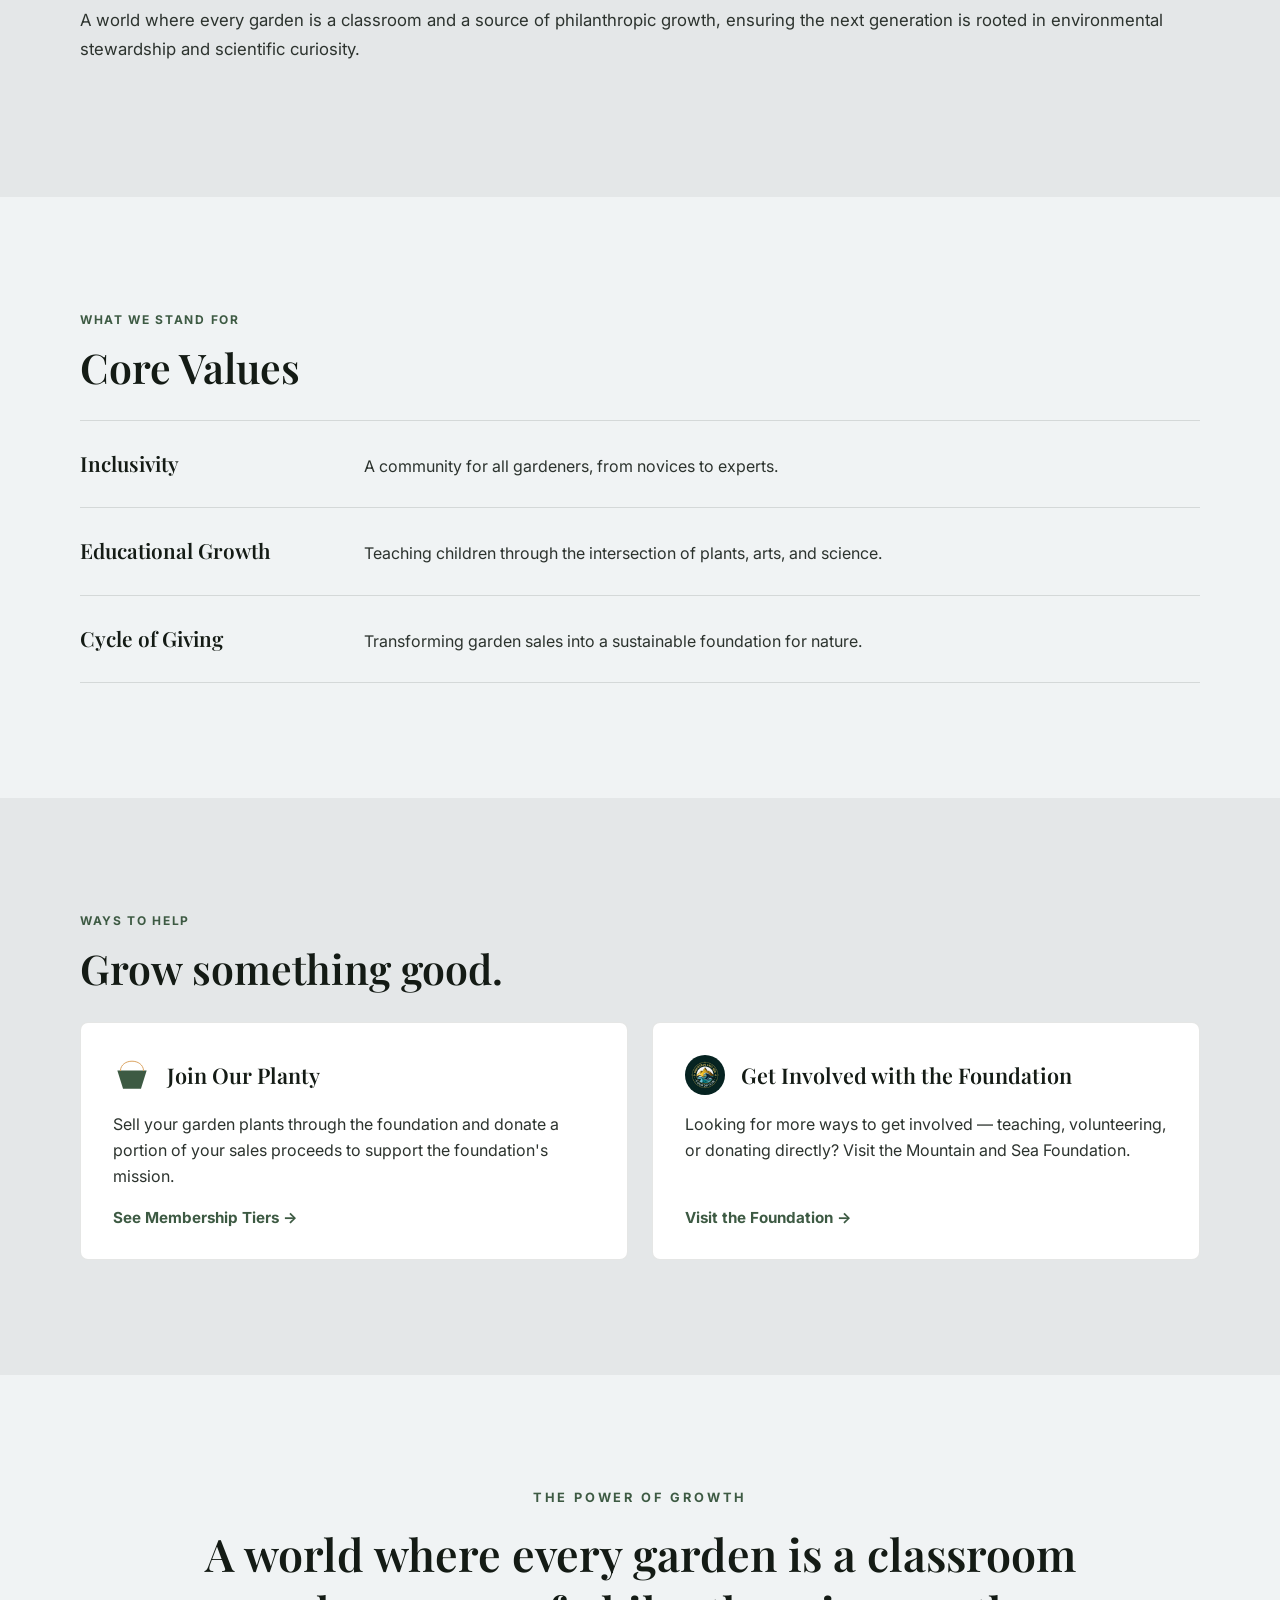
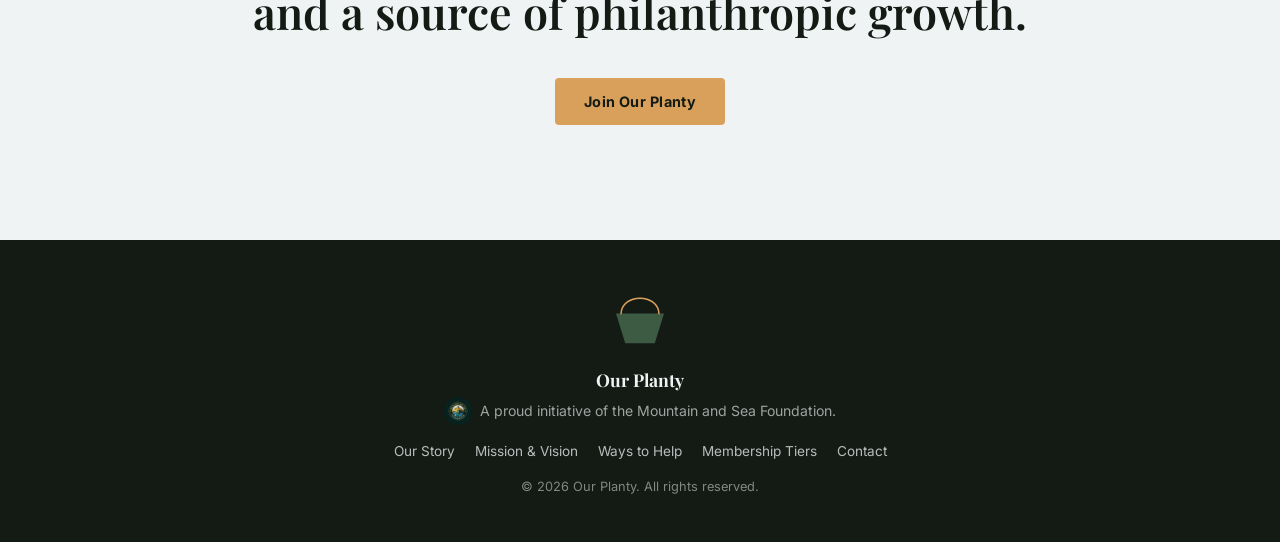
==== commit a962bf4d: "Add files via upload" ====
--- a/index.html
+++ b/index.html
@@ -19,16 +19,9 @@
 <header class="nav">
   <div class="nav-inner">
     <a href="https://ourplanty.com" class="nav-brand">
-      <svg class="nav-logo" viewBox="0 0 100 100" fill="none" xmlns="http://www.w3.org/2000/svg" role="img" aria-label="Our Planty">
-        <defs>
-          <linearGradient id="leafGrad-nav" x1="0%" y1="0%" x2="100%" y2="100%">
-            <stop offset="0%" stop-color="#4a6d51" />
-            <stop offset="100%" stop-color="#2a3d2e" />
-          </linearGradient>
-        </defs>
-        <path d="M25 45L30 85H70L75 45H25Z" fill="url(#leafGrad-nav)" />
-        <path d="M35 45V35C35 26.7157 41.7157 20 50 20C58.2843 20 65 26.7157 65 35V45" stroke="#F0F3F4" stroke-width="4" stroke-linecap="square"/>
-        <rect x="48" y="45" width="4" height="30" fill="#141B15" opacity="0.3"/>
+      <svg class="nav-logo" viewBox="0 0 320 330" fill="none" xmlns="http://www.w3.org/2000/svg" role="img" aria-label="Our Planty">
+        <polygon points="36,132 284,132 236,285 84,285" fill="#3D5A43"/>
+        <path d="M 62 135 C 65 25, 255 25, 258 135" stroke="#D9A05B" stroke-width="8" fill="none"/>
       </svg>
       <span class="nav-wordmark">Our Planty</span>
     </a>
@@ -36,7 +29,7 @@
       <a href="#story">Our Story</a>
       <a href="#mission">Mission &amp; Vision</a>
       <a href="#help">Ways to Help</a>
-      <a href="membership.html">Membership</a>
+      <a href="membership.html">Membership Tiers</a>
       <a href="contact.html">Contact</a>
     </nav>
     <a href="https://icosahedron-marlin-eale.squarespace.com/our-planty" class="btn btn-brass nav-cta">Join Our Planty</a>
@@ -48,7 +41,7 @@
     <a href="#story">Our Story</a>
     <a href="#mission">Mission &amp; Vision</a>
     <a href="#help">Ways to Help</a>
-    <a href="membership.html">Membership</a>
+    <a href="membership.html">Membership Tiers</a>
     <a href="contact.html">Contact</a>
     <a href="https://icosahedron-marlin-eale.squarespace.com/our-planty" class="btn btn-brass">Join Our Planty</a>
   </nav>
@@ -121,24 +114,16 @@
     <div class="help-grid">
       <article class="help-card">
         <div class="help-card-head">
-          <a href="https://icosahedron-marlin-eale.squarespace.com/our-planty" aria-label="Our Planty" class="icon-chip">
-            <svg class="planty-mark" viewBox="21 16 58 73" fill="none" xmlns="http://www.w3.org/2000/svg" aria-hidden="true">
-              <defs>
-                <linearGradient id="leafGrad-help" x1="0%" y1="0%" x2="100%" y2="100%">
-                  <stop offset="0%" stop-color="#4a6d51" />
-                  <stop offset="100%" stop-color="#2a3d2e" />
-                </linearGradient>
-              </defs>
-              <path d="M25 45L30 85H70L75 45H25Z" fill="url(#leafGrad-help)" />
-              <path d="M35 45V35C35 26.7157 41.7157 20 50 20C58.2843 20 65 26.7157 65 35V45" stroke="#F0F3F4" stroke-width="4" stroke-linecap="square"/>
-              <rect x="48" y="45" width="4" height="30" fill="#141B15" opacity="0.3"/>
+          <a href="membership.html" aria-label="Our Planty" class="icon-chip">
+            <svg class="planty-mark" viewBox="0 0 320 330" fill="none" xmlns="http://www.w3.org/2000/svg" aria-hidden="true">
+              <polygon points="36,132 284,132 236,285 84,285" fill="#3D5A43"/>
+              <path d="M 62 135 C 65 25, 255 25, 258 135" stroke="#D9A05B" stroke-width="8" fill="none"/>
             </svg>
           </a>
-          <h3>Sell on Our Planty</h3>
+          <h3>Join Our Planty</h3>
         </div>
         <p>Sell your garden plants through the foundation and donate a portion of your sales proceeds to support the foundation's mission.</p>
-        <a href="https://icosahedron-marlin-eale.squarespace.com/our-planty" class="support-link">Join Our Planty &rarr;</a>
-        <a href="membership.html" class="support-link support-link-secondary">See membership tiers &rarr;</a>
+        <a href="membership.html" class="support-link">See Membership Tiers &rarr;</a>
       </article>
       <article class="help-card">
         <div class="help-card-head">
@@ -165,17 +150,10 @@
 
 <footer class="footer">
   <a href="https://ourplanty.com" aria-label="Our Planty" class="footer-logo-link">
-    <svg class="footer-logo" viewBox="0 0 100 100" fill="none" xmlns="http://www.w3.org/2000/svg" role="img" aria-label="Our Planty">
-      <defs>
-        <linearGradient id="leafGrad-footer" x1="0%" y1="0%" x2="100%" y2="100%">
-          <stop offset="0%" stop-color="#4a6d51" />
-          <stop offset="100%" stop-color="#2a3d2e" />
-        </linearGradient>
-      </defs>
-      <path d="M25 45L30 85H70L75 45H25Z" fill="url(#leafGrad-footer)" />
-      <path d="M35 45V35C35 26.7157 41.7157 20 50 20C58.2843 20 65 26.7157 65 35V45" stroke="#F0F3F4" stroke-width="4" stroke-linecap="square"/>
-      <rect x="48" y="45" width="4" height="30" fill="#141B15" opacity="0.3"/>
-    </svg>
+    <svg class="footer-logo" viewBox="0 0 320 330" fill="none" xmlns="http://www.w3.org/2000/svg" role="img" aria-label="Our Planty">
+        <polygon points="36,132 284,132 236,285 84,285" fill="#3D5A43"/>
+        <path d="M 62 135 C 65 25, 255 25, 258 135" stroke="#D9A05B" stroke-width="8" fill="none"/>
+      </svg>
   </a>
   <p class="footer-wordmark">Our Planty</p>
   <a href="https://mountainandseafoundation.org" class="footer-credit" target="_blank" rel="noopener">
@@ -186,7 +164,7 @@
     <a href="index.html#story">Our Story</a>
     <a href="index.html#mission">Mission &amp; Vision</a>
     <a href="index.html#help">Ways to Help</a>
-    <a href="membership.html">Membership</a>
+    <a href="membership.html">Membership Tiers</a>
     <a href="contact.html">Contact</a>
   </nav>
   <p class="footer-copy">&copy; <span id="year"></span> Our Planty. All rights reserved.</p>
--- a/style.css
+++ b/style.css
@@ -397,7 +397,6 @@
   border:1px solid rgba(44,51,46,0.12);
   border-radius:8px;
   padding:32px;
-  box-shadow:0 1px 3px rgba(20,27,21,0.06);
   display:flex;
   flex-direction:column;
 }
@@ -409,7 +408,7 @@
   min-height:40px;
 }
 .help-card-head > a{ flex-shrink:0; }
-.planty-mark{ width:32px; height:40px; flex-shrink:0; transform:translate(-2px, -1px); }
+.planty-mark{ width:38px; height:39px; flex-shrink:0; }
 .icon-chip{
   display:inline-flex;
   text-decoration:none;
@@ -446,12 +445,6 @@
   font-size:0.95rem;
 }
 .support-link:hover{ text-decoration:underline; }
-.support-link-secondary{
-  display:block;
-  margin-top:8px;
-  color:var(--tool-steel);
-  font-weight:600;
-}
 
 @media (max-width:760px){
   .help-grid{ grid-template-columns:1fr; }
@@ -565,6 +558,9 @@
 .contact-hero{ padding-bottom:clamp(56px, 8vw, 90px); }
 .contact-headline{ max-width:20ch; }
 
+.membership-hero-inner{ max-width:1100px; }
+.membership-headline{ max-width:none; }
+
 .contact-grid{
   display:grid;
   grid-template-columns:1.3fr 1fr;
@@ -651,14 +647,13 @@
   border:1px solid rgba(44,51,46,0.12);
   border-radius:8px;
   padding:32px;
-  box-shadow:0 1px 3px rgba(20,27,21,0.06);
 }
 .contact-info-card.highlight{
   animation:card-highlight 1.6s ease;
 }
 @keyframes card-highlight{
   0%{ box-shadow:0 0 0 3px rgba(61,90,67,0.45); }
-  100%{ box-shadow:0 1px 3px rgba(20,27,21,0.06); }
+  100%{ box-shadow:0 0 0 0 rgba(61,90,67,0); }
 }
 .contact-info-card h3{
   font-family:var(--font-display);
@@ -760,43 +755,65 @@
 .tiers-sub{ margin-bottom:44px; }
 
 .tier-grid{
-  display:grid;
-  grid-template-columns:1fr;
+  display:flex;
+  flex-direction:column;
   gap:20px;
   max-width:var(--max-width);
   margin:0 auto;
 }
 
-@media (min-width:640px){
-  .tier-grid{ grid-template-columns:repeat(2, 1fr); }
-}
-@media (min-width:980px){
-  .tier-grid{ grid-template-columns:repeat(4, 1fr); }
-}
-
 .tier-card{
   background:#FFFFFF;
   border:1px solid rgba(44,51,46,0.12);
-  border-left:4px solid var(--tier-accent, var(--growth-green));
   border-radius:8px;
-  padding:26px 24px;
+  padding:32px 36px;
+  position:relative;
+  overflow:hidden;
+}
+
+.tier-watermark{
+  position:absolute;
+  right:56px;
+  top:50%;
+  transform:translateY(-50%);
+  width:128px;
+  height:128px;
+  color:var(--growth-green);
+  opacity:0.22;
+  pointer-events:none;
+}
+
+.tier-content{
+  position:relative;
+  z-index:1;
   display:flex;
   flex-direction:column;
   gap:12px;
-  box-shadow:0 1px 3px rgba(20,27,21,0.06);
-}
-
-.tier-card.tier-1{ --tier-accent:#A9BFAD; --tier-accent-text:#657368; }
-.tier-card.tier-2{ --tier-accent:var(--growth-green-light); --tier-accent-text:var(--growth-green-light); }
-.tier-card.tier-3{ --tier-accent:var(--growth-green); --tier-accent-text:var(--growth-green); }
-.tier-card.tier-4{ --tier-accent:var(--brass-orange); --tier-accent-text:#8d683b; }
+  max-width:600px;
+}
+
+@media (max-width:1000px){
+  .tier-watermark{
+    right:auto;
+    left:50%;
+    top:50%;
+    transform:translate(-50%, -50%);
+    width:150px;
+    height:150px;
+    opacity:0.06;
+  }
+}
+
+@media (max-width:420px){
+  .tier-watermark{ width:120px; height:120px; }
+}
 
 .tier-rank{
   font-size:0.75rem;
   letter-spacing:0.14em;
   text-transform:uppercase;
   font-weight:700;
-  color:var(--tier-accent-text, var(--brass-orange-dark));
+  color:var(--growth-green);
 }
 
 .tier-name{
@@ -837,34 +854,8 @@
   width:7px;
   height:7px;
   border-radius:50%;
-  background:var(--tier-accent, var(--brass-orange));
-}
-
-.status-note{
-  max-width:780px;
-  margin:44px auto 0;
-  background:var(--off-white-tint);
-  border-radius:10px;
-  padding:24px 26px;
-  display:flex;
-  gap:16px;
-  align-items:flex-start;
-}
-.status-dot{
-  width:10px;
-  height:10px;
-  border-radius:50%;
   background:var(--growth-green);
-  margin-top:7px;
-  flex-shrink:0;
-}
-.status-note p{
-  margin:0;
-  color:var(--tool-steel);
-  font-size:0.94rem;
-  line-height:1.6;
-}
-.status-note strong{ color:var(--deep-forest); }
+}
 
 /* ---------- reduced motion ---------- */
 
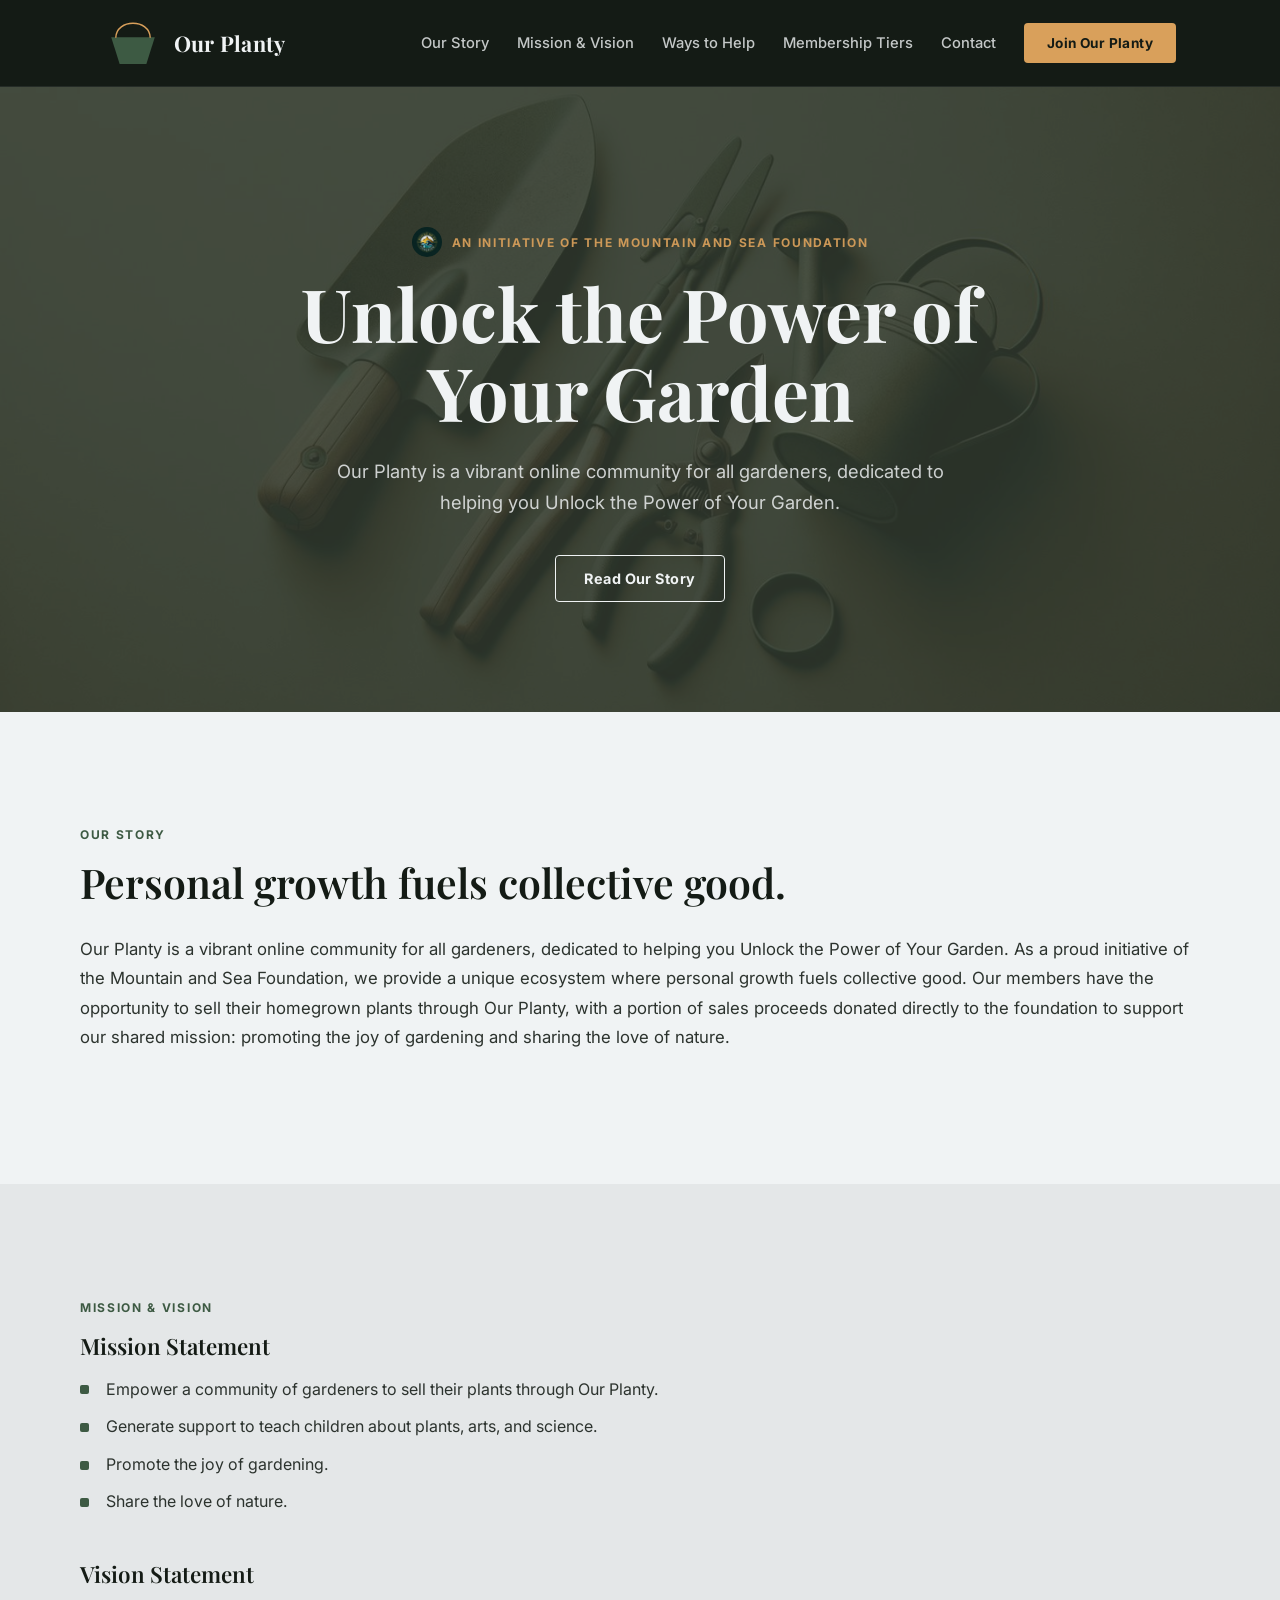
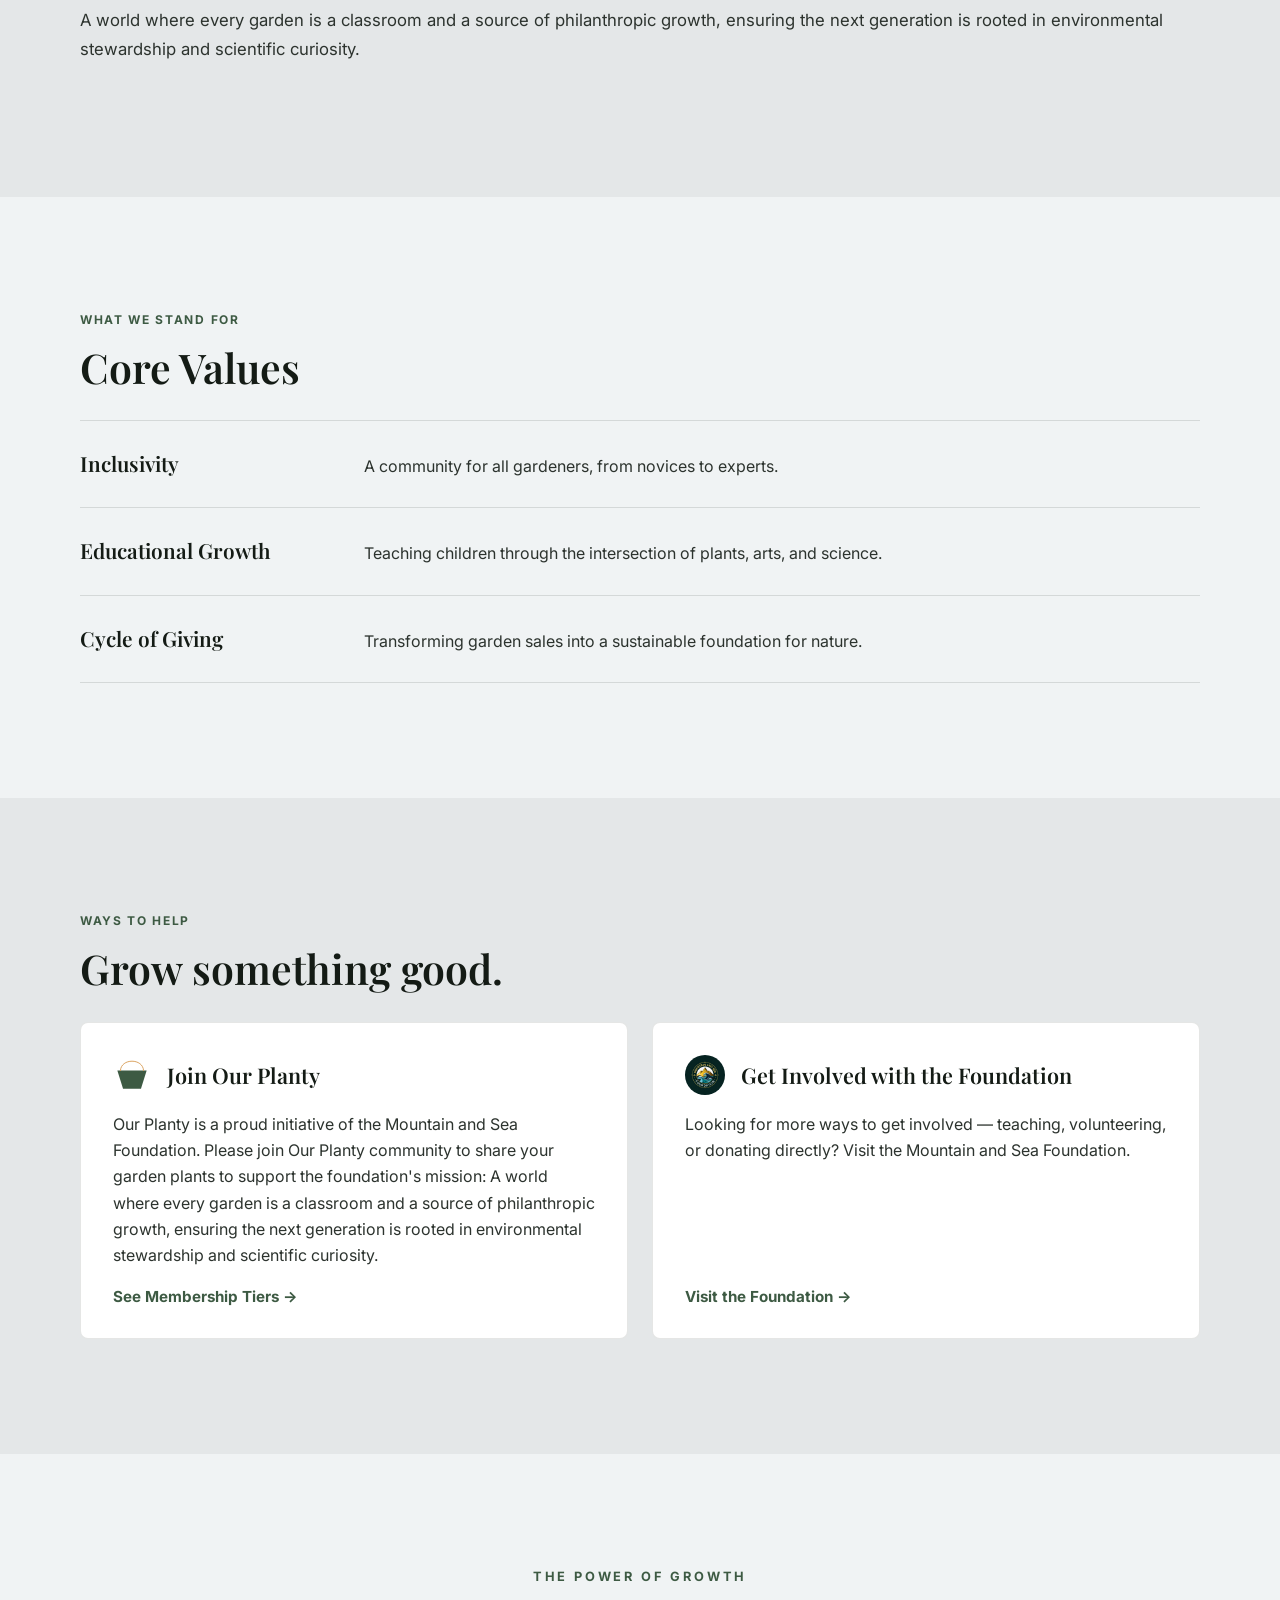
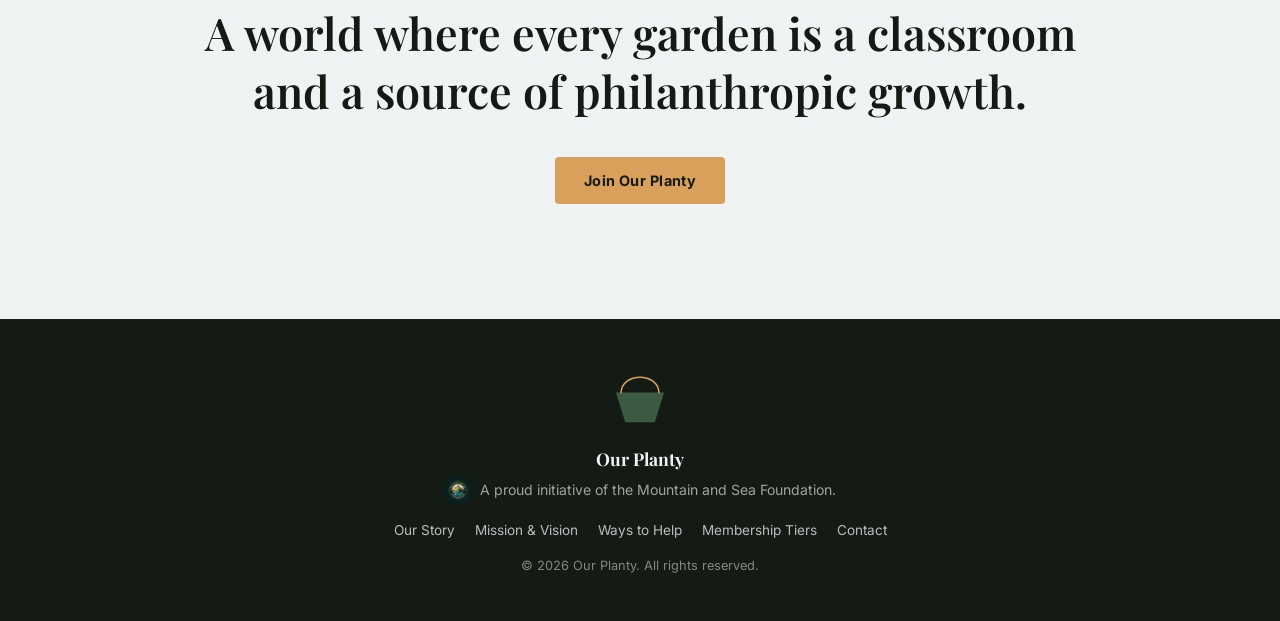
==== commit ec1856b8: "Add files via upload" ====
--- a/index.html
+++ b/index.html
@@ -32,7 +32,7 @@
       <a href="membership.html">Membership Tiers</a>
       <a href="contact.html">Contact</a>
     </nav>
-    <a href="https://icosahedron-marlin-eale.squarespace.com/our-planty" class="btn btn-brass nav-cta">Join Our Planty</a>
+    <a href="membership.html" class="btn btn-brass nav-cta">Join Our Planty</a>
     <button class="nav-toggle" aria-label="Open menu" aria-expanded="false" aria-controls="mobile-menu">
       <span></span><span></span><span></span>
     </button>
@@ -43,7 +43,7 @@
     <a href="#help">Ways to Help</a>
     <a href="membership.html">Membership Tiers</a>
     <a href="contact.html">Contact</a>
-    <a href="https://icosahedron-marlin-eale.squarespace.com/our-planty" class="btn btn-brass">Join Our Planty</a>
+    <a href="membership.html" class="btn btn-brass">Join Our Planty</a>
   </nav>
 </header>
 
@@ -122,7 +122,7 @@
           </a>
           <h3>Join Our Planty</h3>
         </div>
-        <p>Sell your garden plants through the foundation and donate a portion of your sales proceeds to support the foundation's mission.</p>
+        <p>Our Planty is a proud initiative of the Mountain and Sea Foundation. Please join Our Planty community to share your garden plants to support the foundation's mission: A world where every garden is a classroom and a source of philanthropic growth, ensuring the next generation is rooted in environmental stewardship and scientific curiosity.</p>
         <a href="membership.html" class="support-link">See Membership Tiers &rarr;</a>
       </article>
       <article class="help-card">
@@ -142,7 +142,7 @@
     <p class="closing-tagline">The Power of Growth</p>
     <h2 class="closing-heading">A world where every garden is a classroom and a source of philanthropic growth.</h2>
     <div class="hero-actions">
-      <a href="https://icosahedron-marlin-eale.squarespace.com/our-planty" class="btn btn-brass">Join Our Planty</a>
+      <a href="membership.html" class="btn btn-brass">Join Our Planty</a>
     </div>
   </section>
 
--- a/style.css
+++ b/style.css
@@ -595,7 +595,8 @@
 }
 
 .form-row input,
-.form-row textarea{
+.form-row textarea,
+.form-row select{
   font-family:var(--font-body);
   font-size:1rem;
   padding:12px 14px;
@@ -606,8 +607,20 @@
   resize:vertical;
 }
 
+.form-row select{
+  appearance:none;
+  -webkit-appearance:none;
+  background-image:url("data:image/svg+xml;utf8,<svg xmlns='http://www.w3.org/2000/svg' viewBox='0 0 20 20' fill='none'><path d='M5.5 8L10 12.5L14.5 8' stroke='%232C332E' stroke-width='1.8' stroke-linecap='round' stroke-linejoin='round'/></svg>");
+  background-repeat:no-repeat;
+  background-position:right 14px center;
+  background-size:16px;
+  padding-right:38px;
+  cursor:pointer;
+}
+
 .form-row input:focus,
-.form-row textarea:focus{
+.form-row textarea:focus,
+.form-row select:focus{
   outline:none;
   border-color:var(--growth-green);
   box-shadow:0 0 0 3px rgba(61,90,67,0.15);
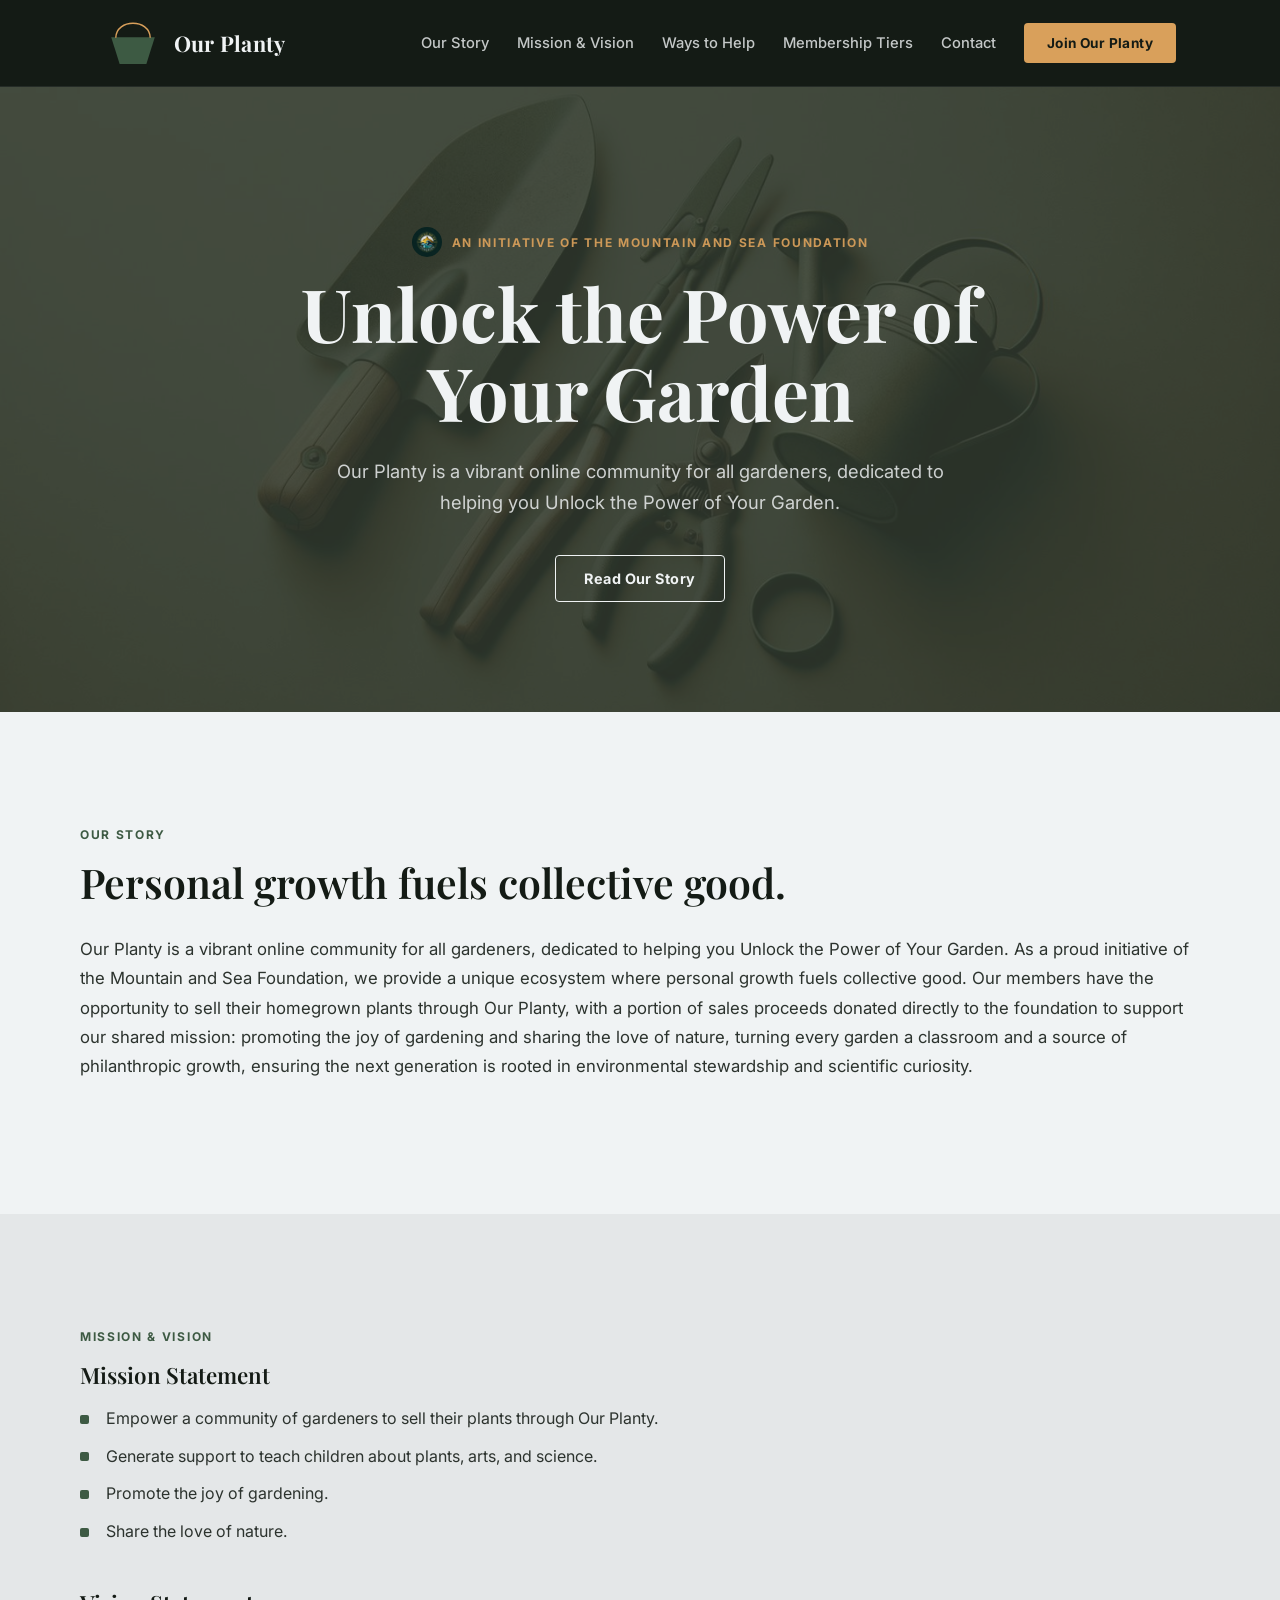
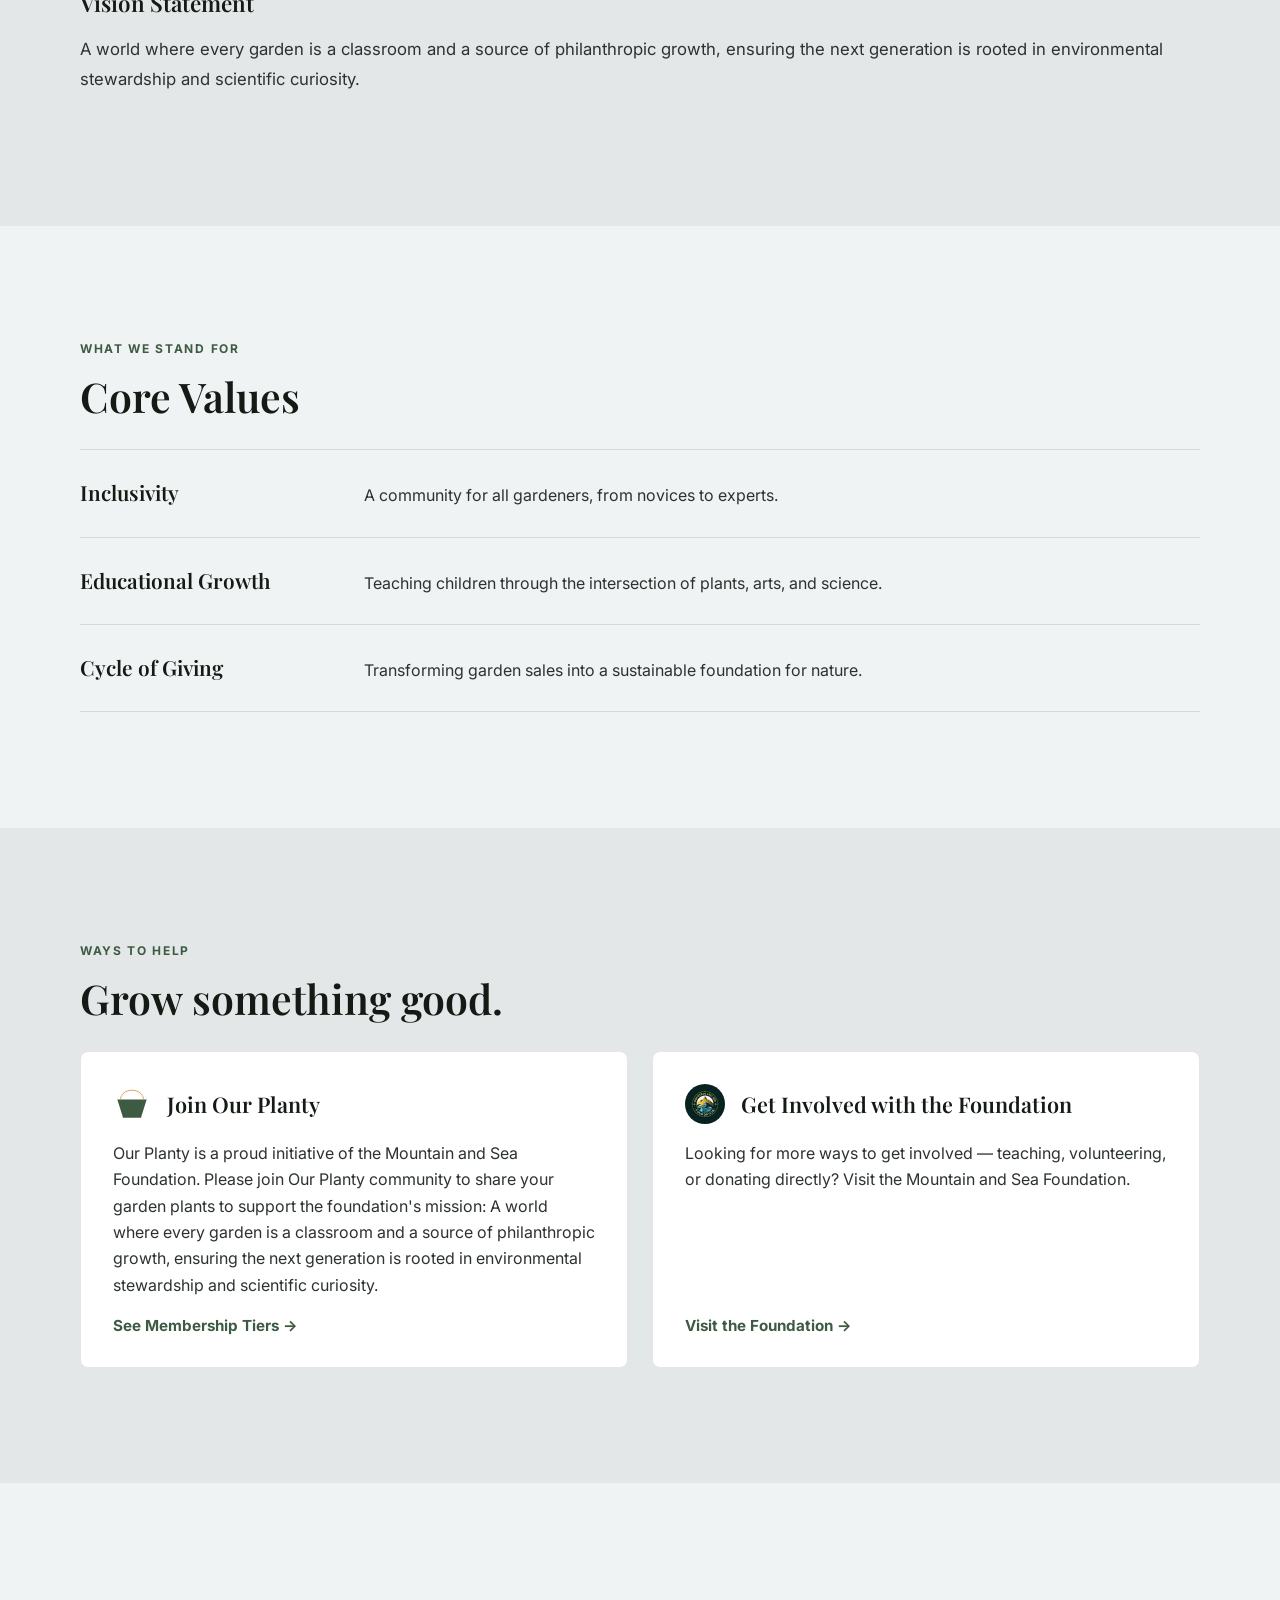
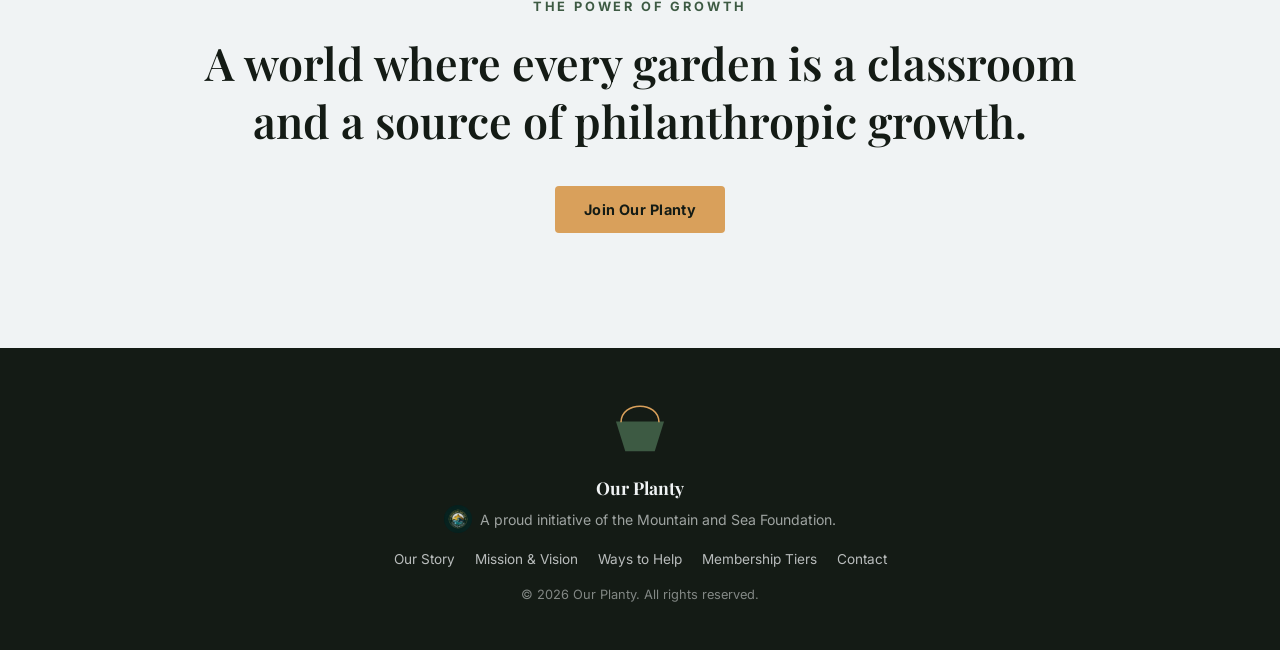
==== commit 7b09f95b: "Add files via upload" ====
--- a/index.html
+++ b/index.html
@@ -67,7 +67,7 @@
   <section class="section section-light" id="story">
     <p class="eyebrow">Our Story</p>
     <h2 class="section-heading">Personal growth fuels collective good.</h2>
-    <p class="body-text">Our Planty is a vibrant online community for all gardeners, dedicated to helping you Unlock the Power of Your Garden. As a proud initiative of the Mountain and Sea Foundation, we provide a unique ecosystem where personal growth fuels collective good. Our members have the opportunity to sell their homegrown plants through Our Planty, with a portion of sales proceeds donated directly to the foundation to support our shared mission: promoting the joy of gardening and sharing the love of nature.</p>
+    <p class="body-text">Our Planty is a vibrant online community for all gardeners, dedicated to helping you Unlock the Power of Your Garden. As a proud initiative of the Mountain and Sea Foundation, we provide a unique ecosystem where personal growth fuels collective good. Our members have the opportunity to sell their homegrown plants through Our Planty, with a portion of sales proceeds donated directly to the foundation to support our shared mission: promoting the joy of gardening and sharing the love of nature, turning every garden a classroom and a source of philanthropic growth, ensuring the next generation is rooted in environmental stewardship and scientific curiosity.</p>
   </section>
 
   <section class="section section-tint" id="mission">
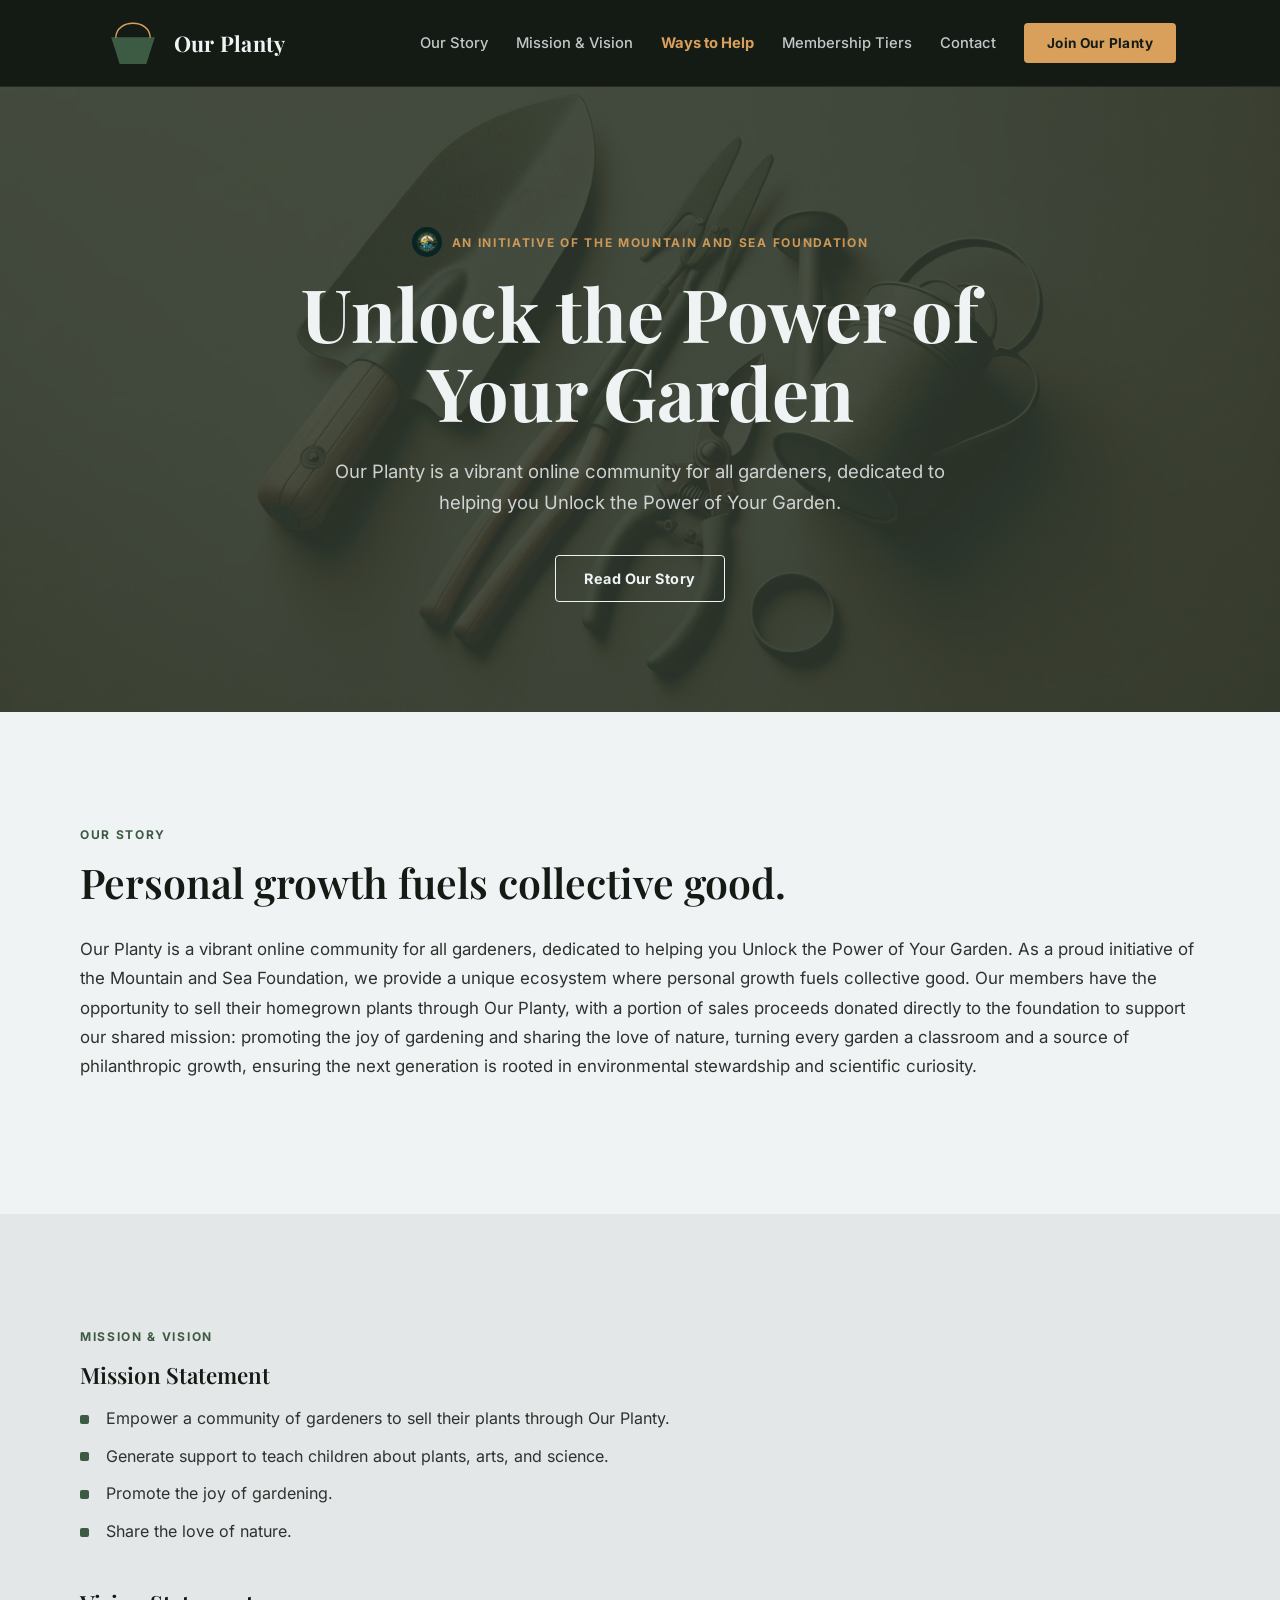
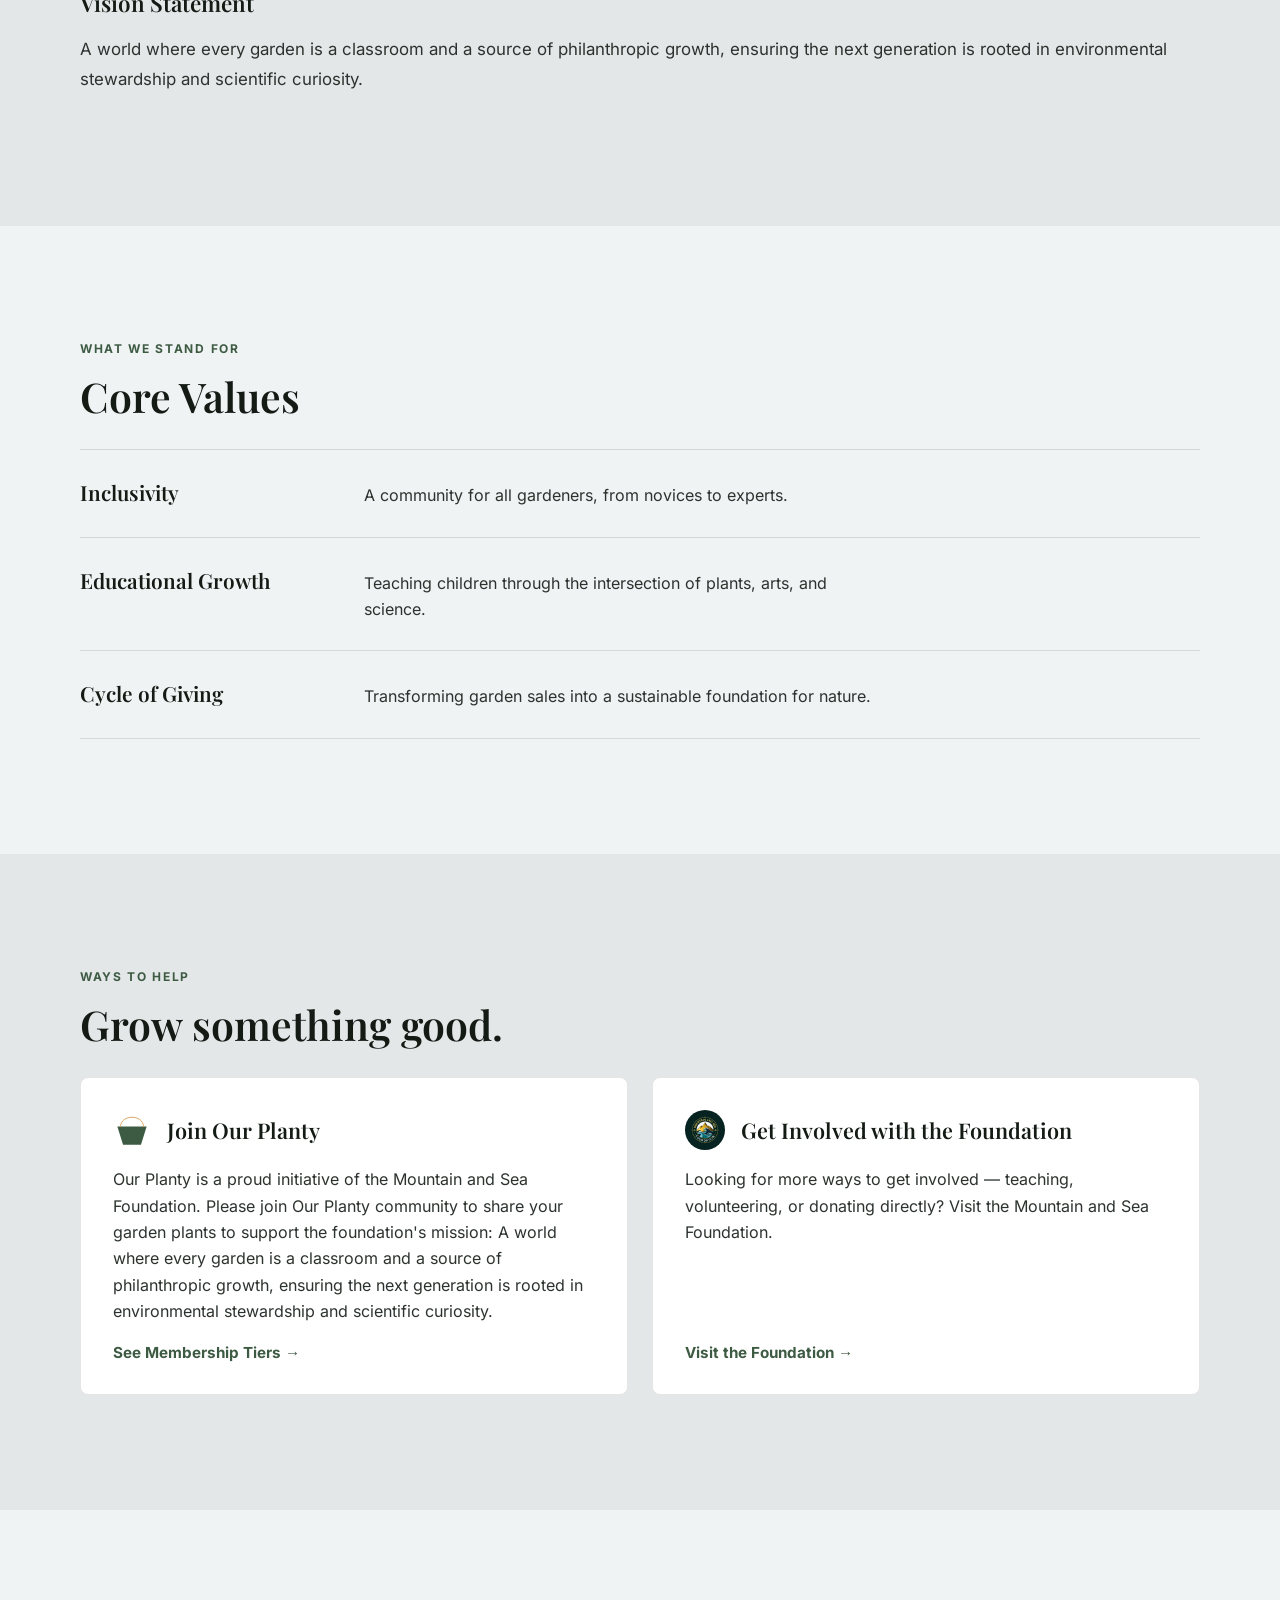
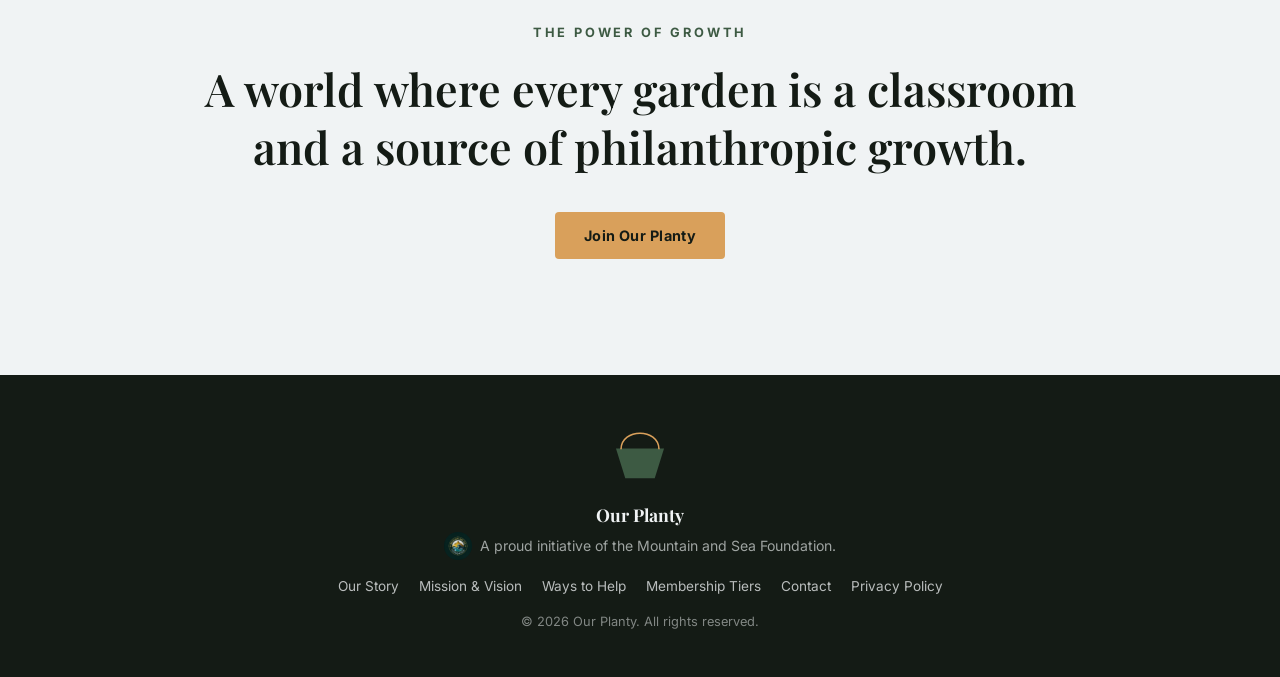
==== commit a50313d1: "Add files via upload" ====
--- a/index.html
+++ b/index.html
@@ -7,9 +7,6 @@
 <meta name="description" content="Our Planty is a community of gardeners who sell what they grow — with proceeds supporting the Mountain and Sea Foundation's gardening and education programs.">
 <link rel="icon" type="image/svg+xml" href="assets/favicon.svg">
 <link rel="icon" type="image/png" href="assets/favicon.png">
-<link rel="preconnect" href="https://fonts.googleapis.com">
-<link rel="preconnect" href="https://fonts.gstatic.com" crossorigin>
-<link href="https://fonts.googleapis.com/css2?family=Playfair+Display:ital,wght@0,500;0,600;0,700;0,800;1,500;1,600&family=Inter:wght@400;500;600;700;800&display=swap" rel="stylesheet">
 <link rel="stylesheet" href="style.css">
 </head>
 <body>
@@ -72,6 +69,7 @@
 
   <section class="section section-tint" id="mission">
     <p class="eyebrow">Mission &amp; Vision</p>
+    <h2 class="visually-hidden">Mission &amp; Vision</h2>
     <div class="mv-flow">
       <div class="mv-block">
         <h3>Mission Statement</h3>
@@ -166,6 +164,7 @@
     <a href="index.html#help">Ways to Help</a>
     <a href="membership.html">Membership Tiers</a>
     <a href="contact.html">Contact</a>
+    <a href="privacy.html">Privacy Policy</a>
   </nav>
   <p class="footer-copy">&copy; <span id="year"></span> Our Planty. All rights reserved.</p>
 </footer>
--- a/style.css
+++ b/style.css
@@ -1,3 +1,103 @@
+/* ============================================================
+   Self-hosted fonts (replaces Google Fonts CDN calls).
+   Loading fonts from fonts.googleapis.com/fonts.gstatic.com sends
+   every visitor's IP to Google at page-load with no consent gate —
+   hosting the files ourselves removes that third-party request.
+   ============================================================ */
+
+@font-face{
+  font-family:'Inter';
+  font-style:normal;
+  font-weight:400;
+  font-display:swap;
+  src:url('assets/fonts/inter-latin-400-normal.woff2') format('woff2');
+}
+@font-face{
+  font-family:'Inter';
+  font-style:normal;
+  font-weight:500;
+  font-display:swap;
+  src:url('assets/fonts/inter-latin-500-normal.woff2') format('woff2');
+}
+@font-face{
+  font-family:'Inter';
+  font-style:normal;
+  font-weight:600;
+  font-display:swap;
+  src:url('assets/fonts/inter-latin-600-normal.woff2') format('woff2');
+}
+@font-face{
+  font-family:'Inter';
+  font-style:normal;
+  font-weight:700;
+  font-display:swap;
+  src:url('assets/fonts/inter-latin-700-normal.woff2') format('woff2');
+}
+@font-face{
+  font-family:'Inter';
+  font-style:normal;
+  font-weight:800;
+  font-display:swap;
+  src:url('assets/fonts/inter-latin-800-normal.woff2') format('woff2');
+}
+@font-face{
+  font-family:'Playfair Display';
+  font-style:normal;
+  font-weight:500;
+  font-display:swap;
+  src:url('assets/fonts/playfair-display-latin-500-normal.woff2') format('woff2');
+}
+@font-face{
+  font-family:'Playfair Display';
+  font-style:normal;
+  font-weight:600;
+  font-display:swap;
+  src:url('assets/fonts/playfair-display-latin-600-normal.woff2') format('woff2');
+}
+@font-face{
+  font-family:'Playfair Display';
+  font-style:normal;
+  font-weight:700;
+  font-display:swap;
+  src:url('assets/fonts/playfair-display-latin-700-normal.woff2') format('woff2');
+}
+@font-face{
+  font-family:'Playfair Display';
+  font-style:normal;
+  font-weight:800;
+  font-display:swap;
+  src:url('assets/fonts/playfair-display-latin-800-normal.woff2') format('woff2');
+}
+@font-face{
+  font-family:'Playfair Display';
+  font-style:italic;
+  font-weight:500;
+  font-display:swap;
+  src:url('assets/fonts/playfair-display-latin-500-italic.woff2') format('woff2');
+}
+@font-face{
+  font-family:'Playfair Display';
+  font-style:italic;
+  font-weight:600;
+  font-display:swap;
+  src:url('assets/fonts/playfair-display-latin-600-italic.woff2') format('woff2');
+}
+
+/* Visually hides content while keeping it in the accessibility tree —
+   used for headings needed to keep the document outline correct
+   (no heading-level skips) without changing the visual design. */
+.visually-hidden{
+  position:absolute;
+  width:1px;
+  height:1px;
+  padding:0;
+  margin:-1px;
+  overflow:hidden;
+  clip:rect(0,0,0,0);
+  white-space:nowrap;
+  border:0;
+}
+
 /* ============================================================
    Our Planty — design tokens
    Sampled + confirmed from the brand's own logo file & guide:
@@ -190,6 +290,12 @@
   transition:opacity 0.15s ease;
 }
 .nav-links a:hover{ opacity:1; }
+.nav-links a.active,
+.mobile-menu a.active{
+  opacity:1;
+  color:var(--brass-orange);
+  font-weight:700;
+}
 
 .nav-cta{ padding:11px 22px; font-size:0.85rem; }
 
@@ -636,7 +742,7 @@
 .form-note{
   font-size:0.85rem;
   line-height:1.6;
-  color:rgba(44,51,46,0.65);
+  color:rgba(44,51,46,0.82);
   margin:0;
 }
 .form-note strong{ color:var(--growth-green); }
@@ -668,7 +774,7 @@
   0%{ box-shadow:0 0 0 3px rgba(61,90,67,0.45); }
   100%{ box-shadow:0 0 0 0 rgba(61,90,67,0); }
 }
-.contact-info-card h3{
+.contact-info-card h2{
   font-family:var(--font-display);
   font-weight:600;
   font-size:1.5rem;
@@ -805,20 +911,32 @@
   max-width:600px;
 }
 
+.tier-name-row{
+  display:flex;
+  align-items:center;
+  gap:12px;
+}
+
+.tier-badge{
+  display:none;
+  flex-shrink:0;
+  width:38px;
+  height:38px;
+  border-radius:50%;
+  background:var(--growth-green);
+  align-items:center;
+  justify-content:center;
+  color:#F0F3F4;
+}
+
+.tier-badge svg{
+  width:20px;
+  height:20px;
+}
+
 @media (max-width:1000px){
-  .tier-watermark{
-    right:auto;
-    left:50%;
-    top:50%;
-    transform:translate(-50%, -50%);
-    width:150px;
-    height:150px;
-    opacity:0.06;
-  }
-}
-
-@media (max-width:420px){
-  .tier-watermark{ width:120px; height:120px; }
+  .tier-watermark{ display:none; }
+  .tier-badge{ display:inline-flex; }
 }
 
 .tier-rank{
@@ -874,6 +992,12 @@
 
 @media (prefers-reduced-motion: reduce){
   html{ scroll-behavior:auto; }
-  .btn{ transition:none; }
+  .btn,
+  .icon-chip,
+  .footer-logo-link,
+  .help-card-logo,
+  .hero-credit{
+    transition:none;
+  }
   .contact-info-card.highlight{ animation:none; box-shadow:0 0 0 3px rgba(61,90,67,0.45); }
 }
